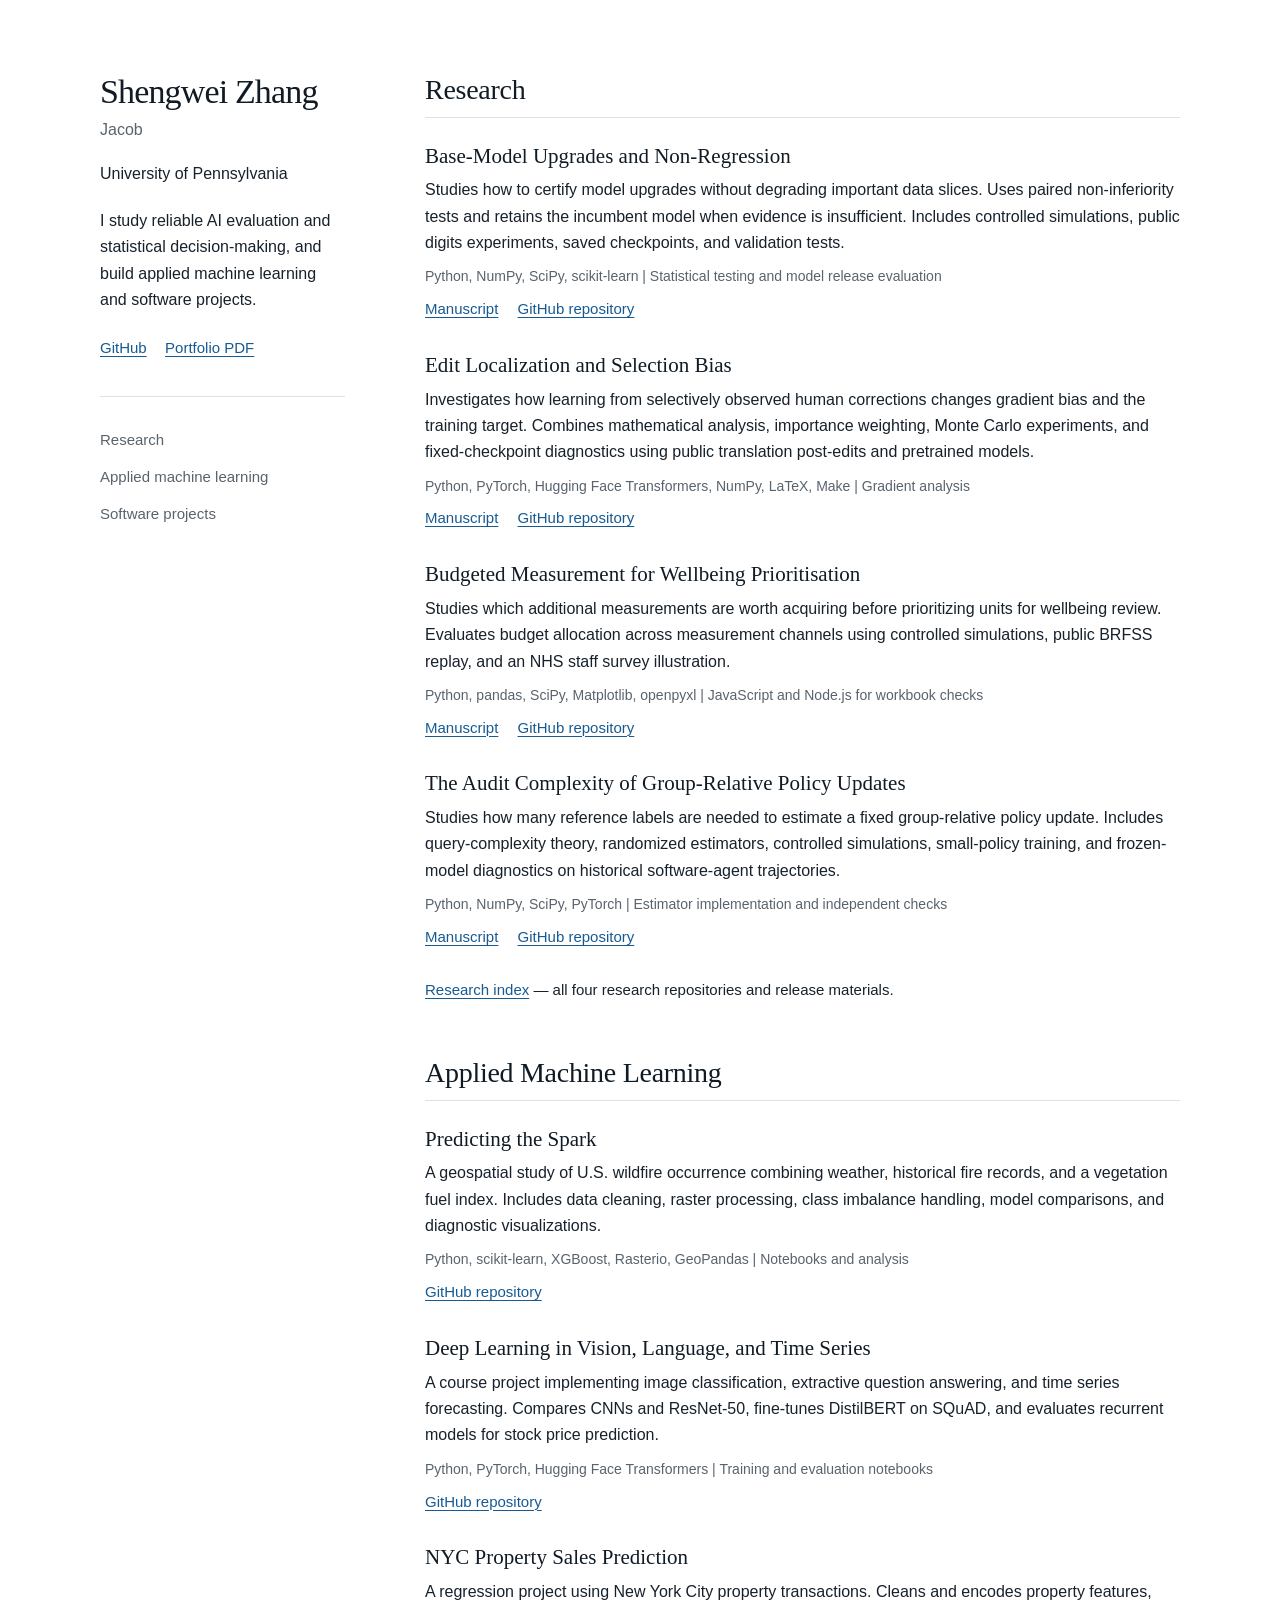
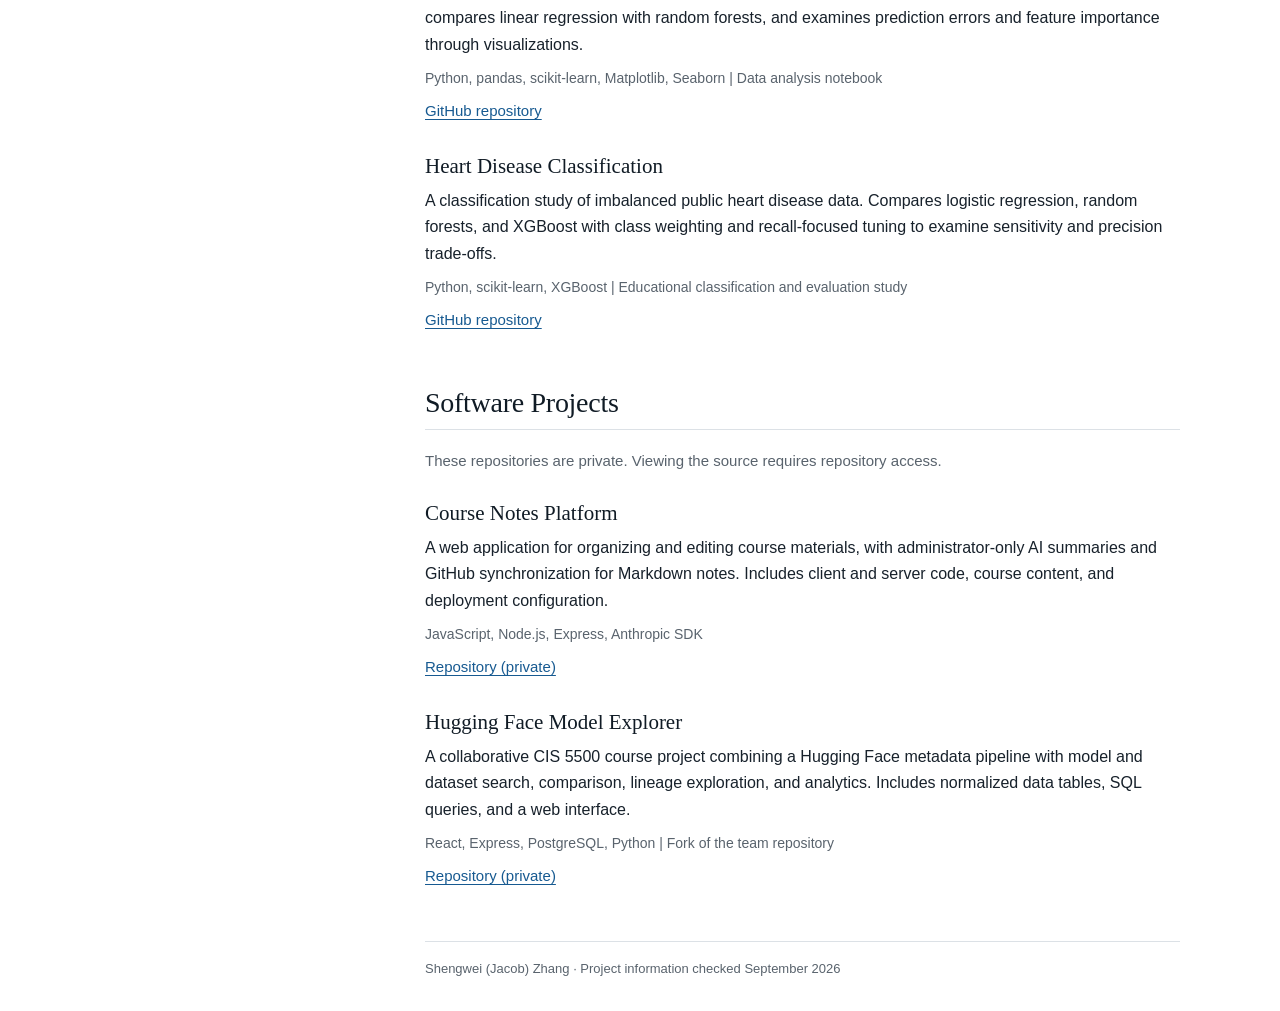
==== index.html @ b42fc5ab "Publish academic portfolio" ====
<!doctype html>
<html lang="en">
<head>
 <meta charset="utf-8">
 <meta name="viewport" content="width=device-width, initial-scale=1">
 <meta name="color-scheme" content="light">
 <meta name="description" content="Shengwei (Jacob) Zhang's research and project portfolio: reliable AI evaluation, statistical decision-making, applied machine learning, and software development.">
 <meta property="og:title" content="Shengwei Zhang | Research and Projects">
 <meta property="og:description" content="Research manuscripts, reproducible experiments, and applied machine learning and software projects.">
 <meta property="og:type" content="website">
 <meta property="og:url" content="https://bubu631.github.io/">
 <link rel="canonical" href="https://bubu631.github.io/">
 <title>Shengwei Zhang | Research and Projects</title>
 <link rel="stylesheet" href="/styles.css">
</head>
<body>
<a class="skip-link" href="#research">Skip to research</a>
<div class="layout">
 <header class="profile">
  <h1>Shengwei Zhang</h1>
  <p class="nickname">Jacob</p>
  <p class="affiliation">University of Pennsylvania</p>
  <p class="bio">I study reliable AI evaluation and statistical decision-making, and build applied machine learning and software projects.</p>
  <p class="profile-links"><a href="https://github.com/Bubu631" target="_blank" rel="noopener noreferrer">GitHub</a><a href="/Shengwei_Zhang_GitHub_Portfolio.pdf" download>Portfolio PDF</a></p>
  <nav class="section-nav" aria-label="Page sections"><ul><li><a href="#research">Research</a></li><li><a href="#applied">Applied machine learning</a></li><li><a href="#software">Software projects</a></li></ul></nav>
 </header>
 <main>
<section class="project-section" id="research" aria-labelledby="research-heading"><h2 class="section-heading" id="research-heading">Research</h2><article class="project" id="base-model-upgrade-non-regression">
 <h3>Base-Model Upgrades and Non-Regression</h3>
 <p>Studies how to certify model upgrades without degrading important data slices. Uses paired non-inferiority tests and retains the incumbent model when evidence is insufficient. Includes controlled simulations, public digits experiments, saved checkpoints, and validation tests.</p>
 <p class="stack">Python, NumPy, SciPy, scikit-learn | Statistical testing and model release evaluation</p>
 <div class="project-links"><a href="https://github.com/Bubu631/base-model-upgrade-non-regression/blob/main/papers/base_upgrade/main.pdf" target="_blank" rel="noopener noreferrer" aria-label="Read the manuscript for Base-Model Upgrades and Non-Regression">Manuscript</a><a href="https://github.com/Bubu631/base-model-upgrade-non-regression" target="_blank" rel="noopener noreferrer" aria-label="GitHub repository for Base-Model Upgrades and Non-Regression">GitHub repository</a></div>
</article><article class="project" id="edit-localization-selection-bias">
 <h3>Edit Localization and Selection Bias</h3>
 <p>Investigates how learning from selectively observed human corrections changes gradient bias and the training target. Combines mathematical analysis, importance weighting, Monte Carlo experiments, and fixed-checkpoint diagnostics using public translation post-edits and pretrained models.</p>
 <p class="stack">Python, PyTorch, Hugging Face Transformers, NumPy, LaTeX, Make | Gradient analysis</p>
 <div class="project-links"><a href="https://github.com/Bubu631/edit-localization-selection-bias/blob/main/papers/edit_localization/main.pdf" target="_blank" rel="noopener noreferrer" aria-label="Read the manuscript for Edit Localization and Selection Bias">Manuscript</a><a href="https://github.com/Bubu631/edit-localization-selection-bias" target="_blank" rel="noopener noreferrer" aria-label="GitHub repository for Edit Localization and Selection Bias">GitHub repository</a></div>
</article><article class="project" id="nhs-wellbeing-measurement">
 <h3>Budgeted Measurement for Wellbeing Prioritisation</h3>
 <p>Studies which additional measurements are worth acquiring before prioritizing units for wellbeing review. Evaluates budget allocation across measurement channels using controlled simulations, public BRFSS replay, and an NHS staff survey illustration.</p>
 <p class="stack">Python, pandas, SciPy, Matplotlib, openpyxl | JavaScript and Node.js for workbook checks</p>
 <div class="project-links"><a href="https://github.com/Bubu631/nhs-wellbeing-measurement/blob/main/paper/full.pdf" target="_blank" rel="noopener noreferrer" aria-label="Read the manuscript for Budgeted Measurement for Wellbeing Prioritisation">Manuscript</a><a href="https://github.com/Bubu631/nhs-wellbeing-measurement" target="_blank" rel="noopener noreferrer" aria-label="GitHub repository for Budgeted Measurement for Wellbeing Prioritisation">GitHub repository</a></div>
</article><article class="project" id="agent-audit-complexity">
 <h3>The Audit Complexity of Group-Relative Policy Updates</h3>
 <p>Studies how many reference labels are needed to estimate a fixed group-relative policy update. Includes query-complexity theory, randomized estimators, controlled simulations, small-policy training, and frozen-model diagnostics on historical software-agent trajectories.</p>
 <p class="stack">Python, NumPy, SciPy, PyTorch | Estimator implementation and independent checks</p>
 <div class="project-links"><a href="https://github.com/Bubu631/agent-audit-complexity/blob/main/paper/main.pdf" target="_blank" rel="noopener noreferrer" aria-label="Read the manuscript for The Audit Complexity of Group-Relative Policy Updates">Manuscript</a><a href="https://github.com/Bubu631/agent-audit-complexity" target="_blank" rel="noopener noreferrer" aria-label="GitHub repository for The Audit Complexity of Group-Relative Policy Updates">GitHub repository</a></div>
</article><p class="research-index"><a href="https://github.com/Bubu631/research" target="_blank" rel="noopener noreferrer">Research index</a> &mdash; all four research repositories and release materials.</p></section><section class="project-section" id="applied" aria-labelledby="applied-heading"><h2 class="section-heading" id="applied-heading">Applied Machine Learning</h2><article class="project" id="Predicting-the-Spark">
 <h3>Predicting the Spark</h3>
 <p>A geospatial study of U.S. wildfire occurrence combining weather, historical fire records, and a vegetation fuel index. Includes data cleaning, raster processing, class imbalance handling, model comparisons, and diagnostic visualizations.</p>
 <p class="stack">Python, scikit-learn, XGBoost, Rasterio, GeoPandas | Notebooks and analysis</p>
 <div class="project-links"><a href="https://github.com/Bubu631/Predicting-the-Spark" target="_blank" rel="noopener noreferrer" aria-label="GitHub repository for Predicting the Spark">GitHub repository</a></div>
</article><article class="project" id="Deep-Learning-Image-Classification-NLP-Time-Series">
 <h3>Deep Learning in Vision, Language, and Time Series</h3>
 <p>A course project implementing image classification, extractive question answering, and time series forecasting. Compares CNNs and ResNet-50, fine-tunes DistilBERT on SQuAD, and evaluates recurrent models for stock price prediction.</p>
 <p class="stack">Python, PyTorch, Hugging Face Transformers | Training and evaluation notebooks</p>
 <div class="project-links"><a href="https://github.com/Bubu631/Deep-Learning-Image-Classification-NLP-Time-Series" target="_blank" rel="noopener noreferrer" aria-label="GitHub repository for Deep Learning in Vision, Language, and Time Series">GitHub repository</a></div>
</article><article class="project" id="Machine-Learning-Prediction-for-NYC-Property-Sales-">
 <h3>NYC Property Sales Prediction</h3>
 <p>A regression project using New York City property transactions. Cleans and encodes property features, compares linear regression with random forests, and examines prediction errors and feature importance through visualizations.</p>
 <p class="stack">Python, pandas, scikit-learn, Matplotlib, Seaborn | Data analysis notebook</p>
 <div class="project-links"><a href="https://github.com/Bubu631/Machine-Learning-Prediction-for-NYC-Property-Sales-" target="_blank" rel="noopener noreferrer" aria-label="GitHub repository for NYC Property Sales Prediction">GitHub repository</a></div>
</article><article class="project" id="Heart-Disease-Classification">
 <h3>Heart Disease Classification</h3>
 <p>A classification study of imbalanced public heart disease data. Compares logistic regression, random forests, and XGBoost with class weighting and recall-focused tuning to examine sensitivity and precision trade-offs.</p>
 <p class="stack">Python, scikit-learn, XGBoost | Educational classification and evaluation study</p>
 <div class="project-links"><a href="https://github.com/Bubu631/Heart-Disease-Classification" target="_blank" rel="noopener noreferrer" aria-label="GitHub repository for Heart Disease Classification">GitHub repository</a></div>
</article></section><section class="project-section" id="software" aria-labelledby="software-heading"><h2 class="section-heading" id="software-heading">Software Projects</h2><p class="access-note">These repositories are private. Viewing the source requires repository access.</p><article class="project" id="course-notes-site">
 <h3>Course Notes Platform</h3>
 <p>A web application for organizing and editing course materials, with administrator-only AI summaries and GitHub synchronization for Markdown notes. Includes client and server code, course content, and deployment configuration.</p>
 <p class="stack">JavaScript, Node.js, Express, Anthropic SDK</p>
 <div class="project-links"><a href="https://github.com/Bubu631/course-notes-site" target="_blank" rel="noopener noreferrer" aria-label="Repository (private) for Course Notes Platform">Repository (private)</a></div>
</article><article class="project" id="hf_explorer">
 <h3>Hugging Face Model Explorer</h3>
 <p>A collaborative CIS 5500 course project combining a Hugging Face metadata pipeline with model and dataset search, comparison, lineage exploration, and analytics. Includes normalized data tables, SQL queries, and a web interface.</p>
 <p class="stack">React, Express, PostgreSQL, Python | Fork of the team repository</p>
 <div class="project-links"><a href="https://github.com/Bubu631/hf_explorer" target="_blank" rel="noopener noreferrer" aria-label="Repository (private) for Hugging Face Model Explorer">Repository (private)</a></div>
</article></section>
  <footer class="site-footer"><p>Shengwei (Jacob) Zhang &middot; Project information checked September 2026</p></footer>
 </main>
</div>
</body>
</html>
---- styles.css ----
:root {
  color-scheme: light;
  --ink: #17212b;
  --muted: #59636d;
  --link: #175a91;
  --line: #dce1e6;
  --paper: #ffffff;
  font-family: -apple-system, BlinkMacSystemFont, "Segoe UI", Arial, sans-serif;
  font-size: 16px;
}
* { box-sizing: border-box; }
html { scroll-behavior: smooth; scroll-padding-top: 2rem; }
body { margin: 0; background: var(--paper); color: var(--ink); line-height: 1.65; }
a { color: var(--link); text-decoration-thickness: 1px; text-underline-offset: .2em; }
a:hover { color: #073859; text-decoration-thickness: 2px; }
a:focus-visible { outline: 2px solid var(--link); outline-offset: 5px; border-radius: 1px; }
.skip-link { position: absolute; left: 1rem; top: -6rem; z-index: 5; padding: .4rem .7rem; background: white; }
.skip-link:focus { top: 1rem; }
.layout { max-width: 1160px; margin: 0 auto; padding: 4.5rem 2.5rem 2rem; display: grid; grid-template-columns: 245px minmax(0, 1fr); gap: 5rem; }
.profile { align-self: start; position: sticky; top: 3rem; }
h1, h2, h3 { font-family: Georgia, "Times New Roman", serif; color: #101b25; font-weight: 400; }
h1 { font-size: 2.125rem; letter-spacing: -.025em; line-height: 1.18; margin: 0 0 .3rem; }
.nickname { margin: 0 0 1.1rem; font-size: 1rem; color: var(--muted); }
.affiliation { margin: 0 0 1.3rem; font-size: 1rem; }
.bio { margin: 0 0 1.4rem; font-size: 1rem; line-height: 1.65; }
.profile-links { display: flex; flex-wrap: wrap; gap: .4rem 1.15rem; margin: 0; }
.profile-links a { font-size: .9375rem; }
.section-nav { margin-top: 2.2rem; padding-top: 1.4rem; border-top: 1px solid var(--line); }
.section-nav ul { padding: 0; margin: 0; list-style: none; }
.section-nav li { margin: .35rem 0; }
.section-nav a { display: inline-block; padding: .2rem 0; font-size: .9375rem; text-decoration: none; color: var(--muted); }
.section-nav a:hover { color: var(--link); text-decoration: underline; }
main { min-width: 0; }
.project-section { margin: 0 0 3.25rem; }
.section-heading { margin: 0 0 1.5rem; padding-bottom: .6rem; border-bottom: 1px solid var(--line); font-size: 1.75rem; line-height: 1.25; letter-spacing: -.01em; }
.project { margin: 0 0 1.8rem; }
.project:last-child { margin-bottom: 0; }
.project h3 { margin: 0 0 .4rem; font-size: 1.3125rem; line-height: 1.4; }
.project p { margin: 0 0 .55rem; font-size: 1rem; line-height: 1.65; }
.project .stack { color: var(--muted); font-size: .875rem; line-height: 1.65; }
.project-links { display: flex; flex-wrap: wrap; align-items: baseline; gap: .5rem 1.2rem; }
.project-links a { font-size: .9375rem; }
.research-index { margin-top: 1.8rem; font-size: .9375rem; }
.access-note { margin: -0.35rem 0 1.6rem; font-size: .9375rem; color: var(--muted); }
.private-note { font-size: .875rem; color: var(--muted); }
.site-footer { border-top: 1px solid var(--line); padding-top: 1rem; color: var(--muted); font-size: .8125rem; }
.site-footer p { margin: 0; }
@media (max-width: 900px) {
  .layout { grid-template-columns: 205px minmax(0, 1fr); gap: 2.5rem; padding: 3rem 1.75rem 2rem; }
  h1 { font-size: 1.875rem; }
}
@media (max-width: 680px) {
  .layout { display: block; padding: 2.25rem 1.25rem 1.5rem; }
  .profile { position: static; margin-bottom: 2.5rem; }
  h1 { font-size: 2.125rem; }
  .nickname { margin-bottom: .65rem; }
  .affiliation { margin-bottom: .9rem; }
  .bio { max-width: 34rem; margin-bottom: 1rem; }
  .section-nav { margin-top: 1.4rem; padding-top: .6rem; }
  .section-nav ul { display: flex; flex-wrap: wrap; gap: .15rem 1.2rem; }
  .section-nav a { padding: .4rem 0; }
  .project-section { margin-bottom: 2.6rem; }
  .section-heading { font-size: 1.625rem; }
  .project { margin-bottom: 1.65rem; }
}
@media (prefers-reduced-motion: reduce) { html { scroll-behavior: auto; } }
@media print {
  .layout { display: block; padding: 0; max-width: none; }
  .profile { position: static; margin-bottom: 1.5rem; }
  .section-nav, .skip-link { display: none; }
  .project { break-inside: avoid; }
  .project-section { margin-bottom: 1.5rem; }
  body { font-size: 11pt; }
}
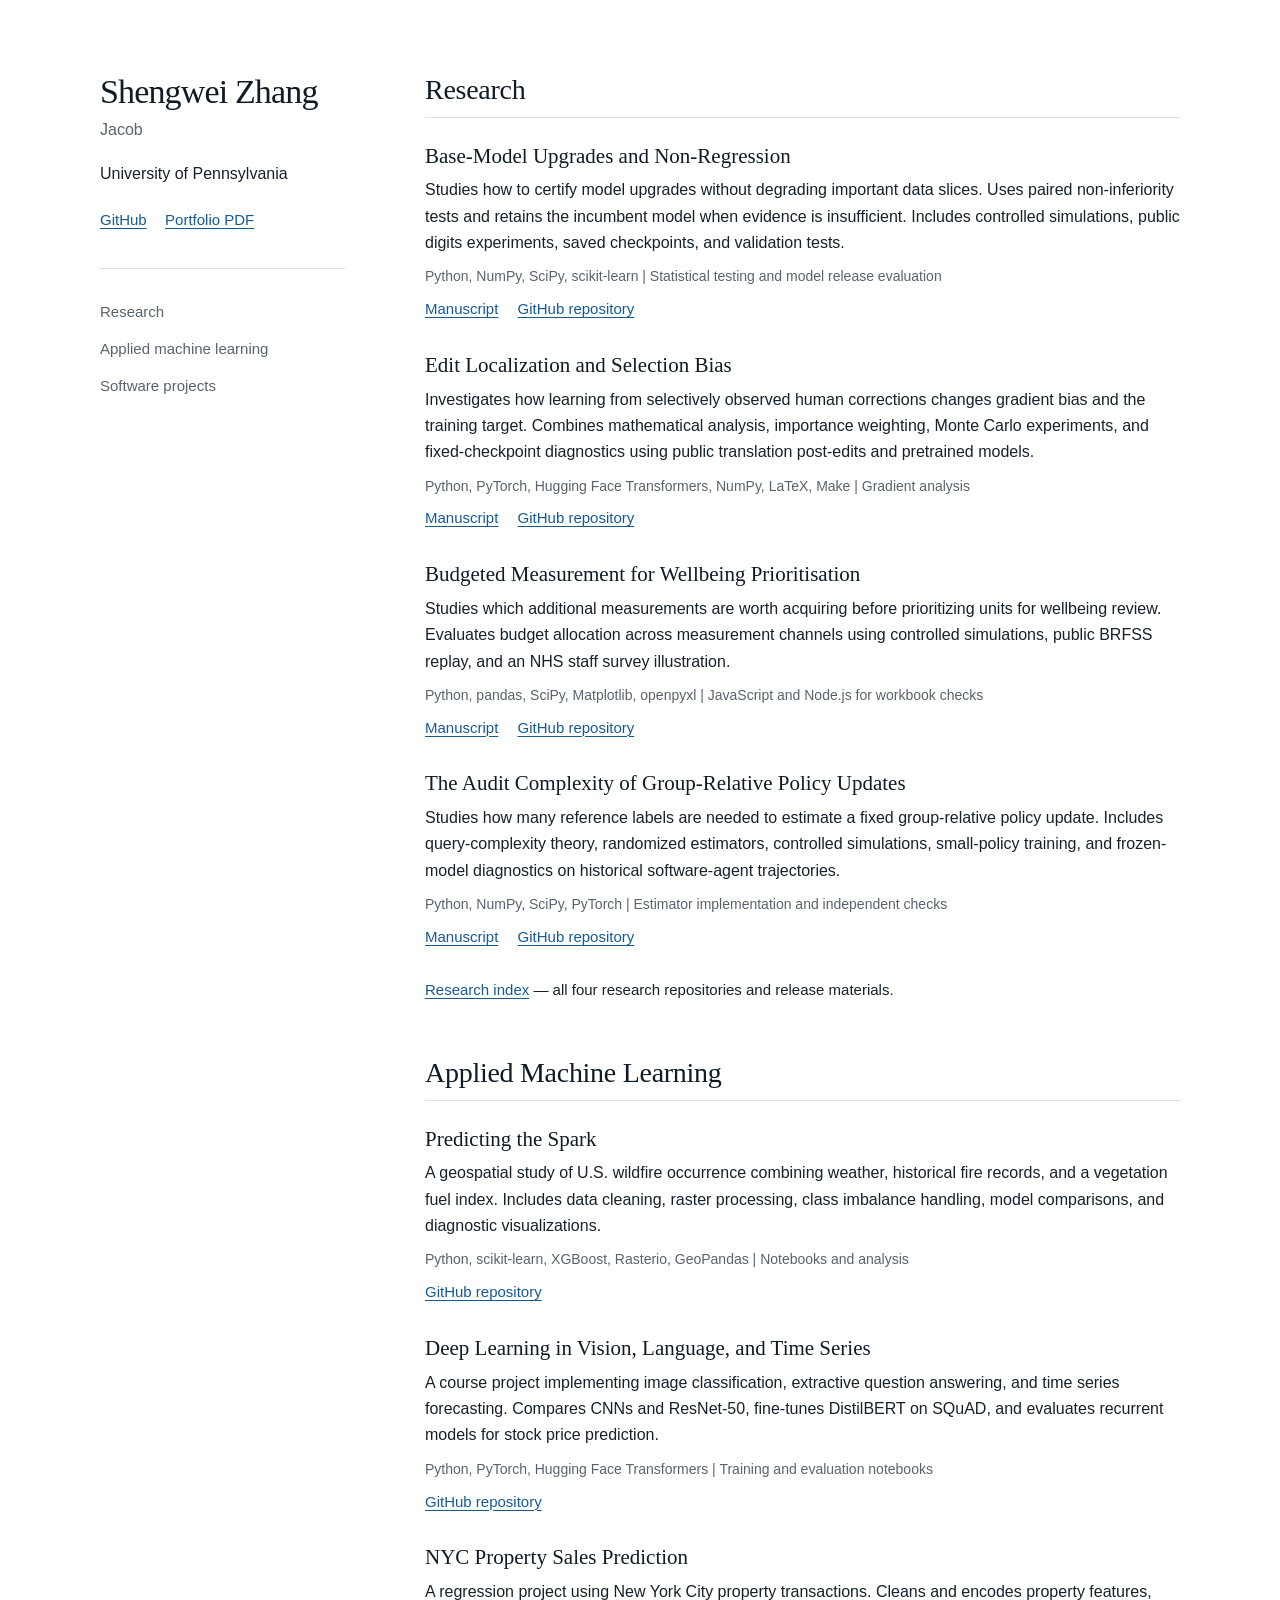
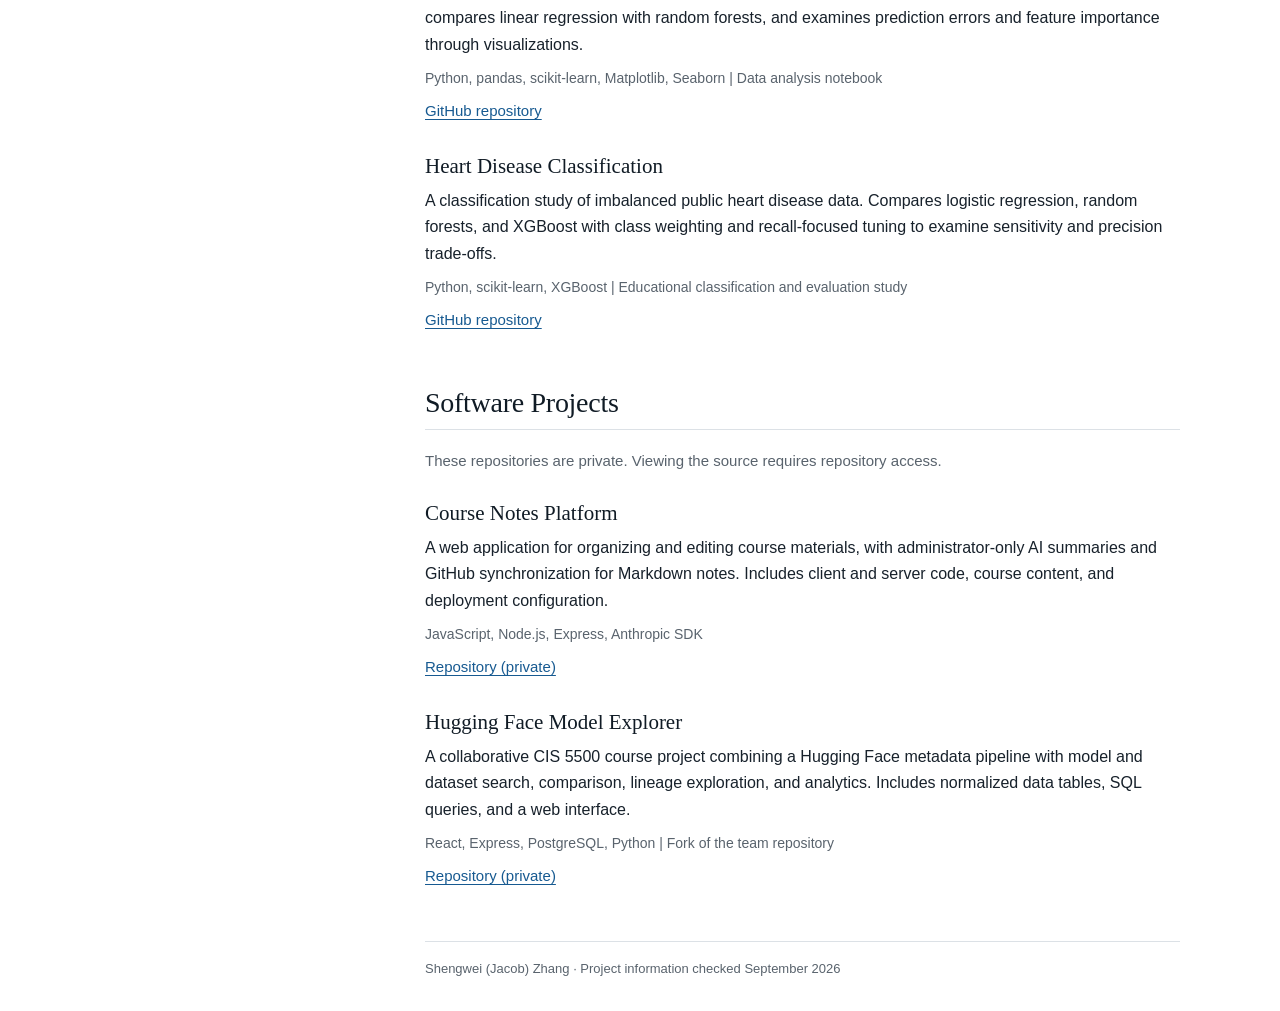
==== commit 0b8b2771: "Remove profile introduction sentence" ====
--- a/index.html
+++ b/index.html
@@ -20,7 +20,6 @@
   <h1>Shengwei Zhang</h1>
   <p class="nickname">Jacob</p>
   <p class="affiliation">University of Pennsylvania</p>
-  <p class="bio">I study reliable AI evaluation and statistical decision-making, and build applied machine learning and software projects.</p>
   <p class="profile-links"><a href="https://github.com/Bubu631" target="_blank" rel="noopener noreferrer">GitHub</a><a href="/Shengwei_Zhang_GitHub_Portfolio.pdf" download>Portfolio PDF</a></p>
   <nav class="section-nav" aria-label="Page sections"><ul><li><a href="#research">Research</a></li><li><a href="#applied">Applied machine learning</a></li><li><a href="#software">Software projects</a></li></ul></nav>
  </header>
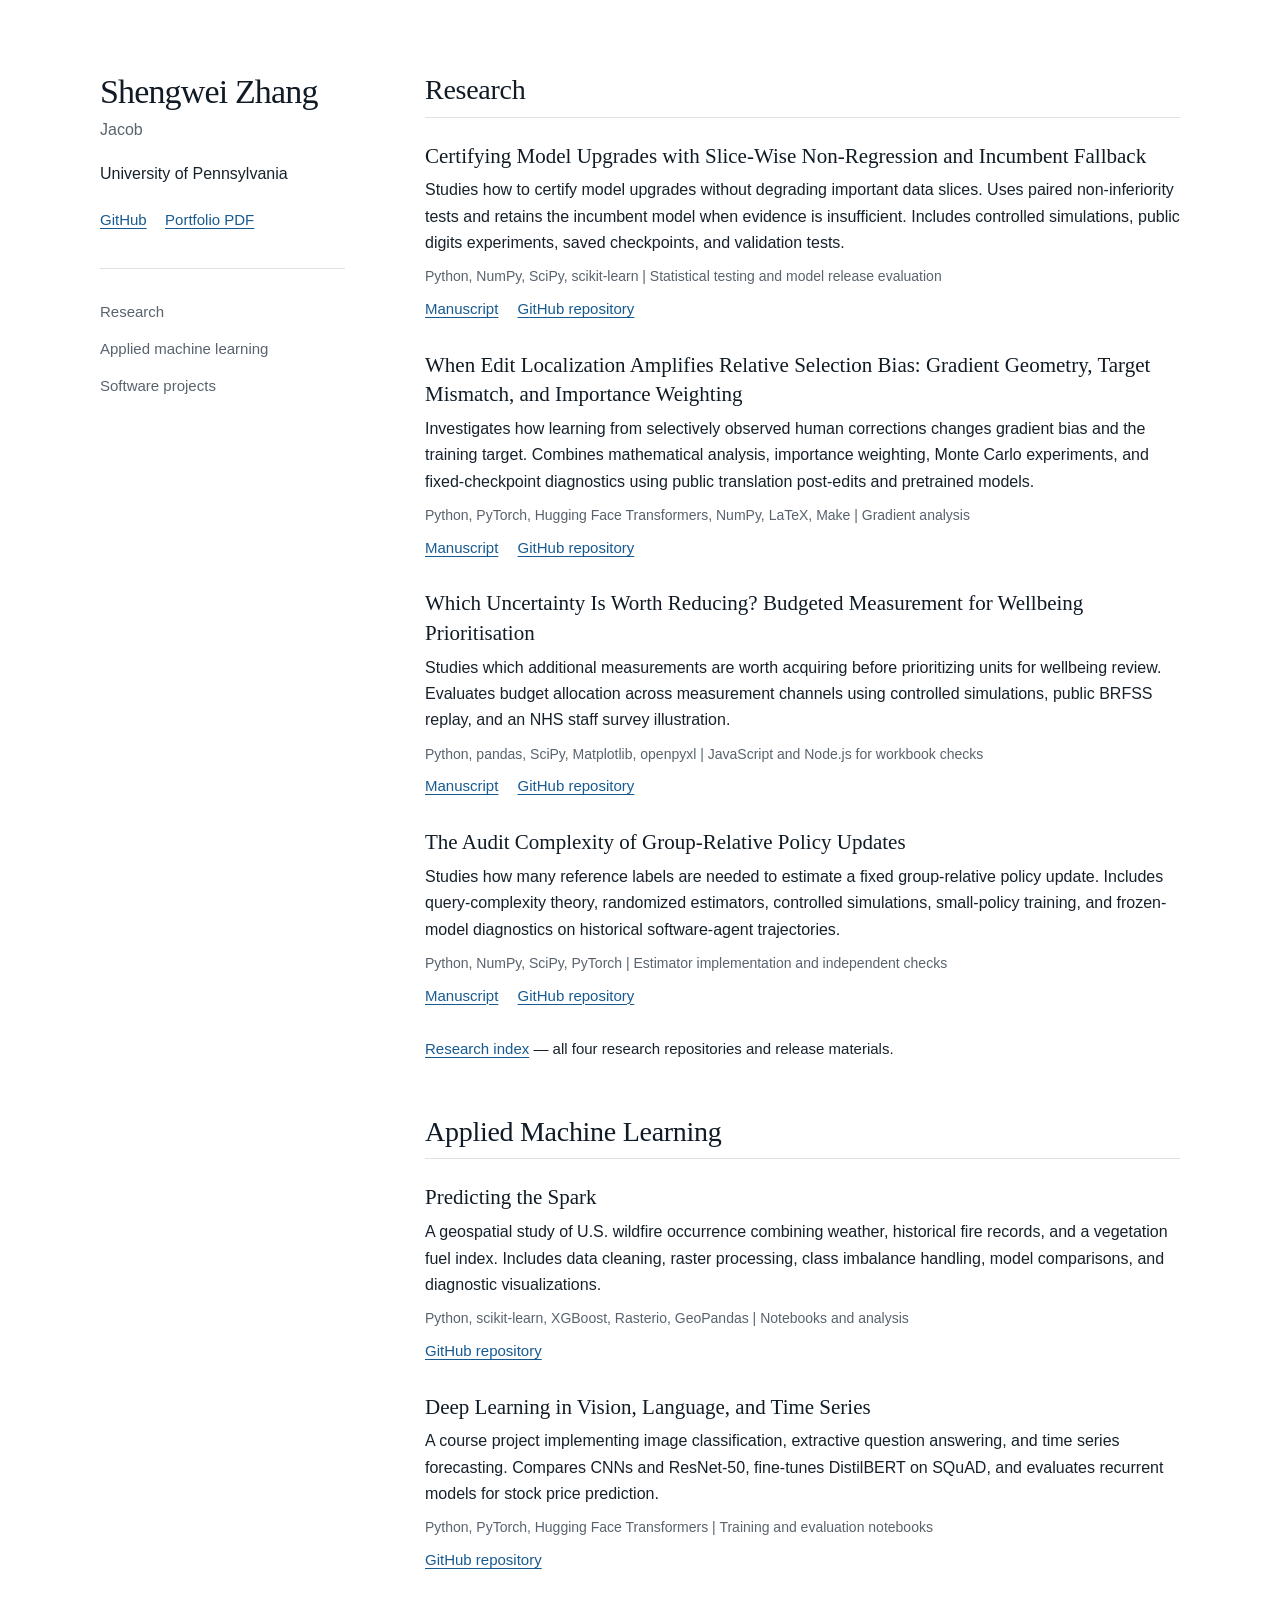
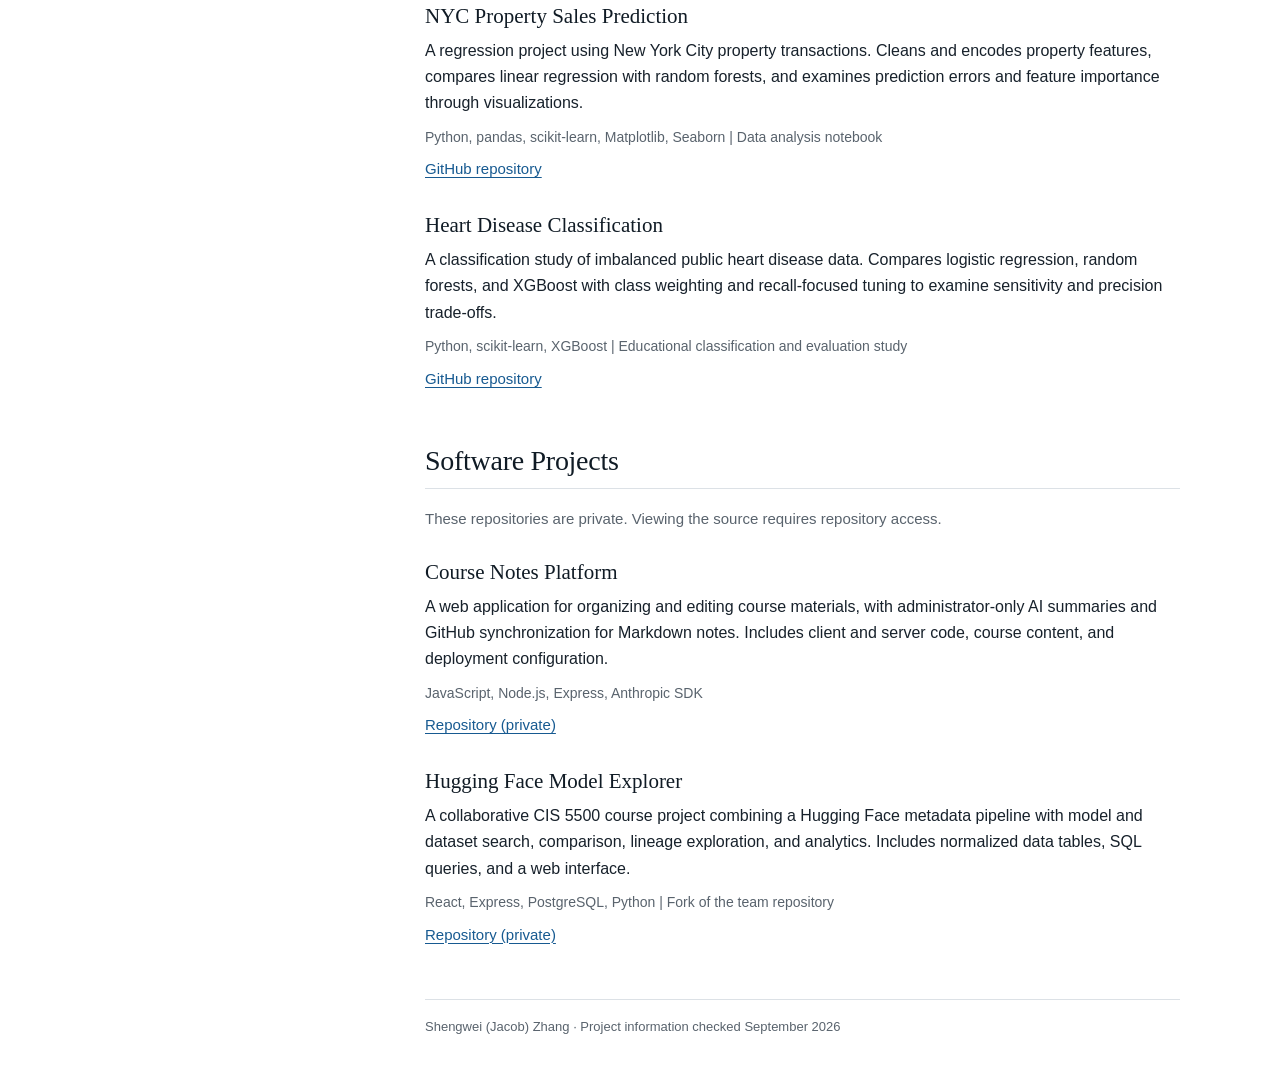
==== commit c842194b: "Display complete research paper titles" ====
--- a/index.html
+++ b/index.html
@@ -25,20 +25,20 @@
  </header>
  <main>
 <section class="project-section" id="research" aria-labelledby="research-heading"><h2 class="section-heading" id="research-heading">Research</h2><article class="project" id="base-model-upgrade-non-regression">
- <h3>Base-Model Upgrades and Non-Regression</h3>
+ <h3>Certifying Model Upgrades with Slice-Wise Non-Regression and Incumbent Fallback</h3>
  <p>Studies how to certify model upgrades without degrading important data slices. Uses paired non-inferiority tests and retains the incumbent model when evidence is insufficient. Includes controlled simulations, public digits experiments, saved checkpoints, and validation tests.</p>
  <p class="stack">Python, NumPy, SciPy, scikit-learn | Statistical testing and model release evaluation</p>
- <div class="project-links"><a href="https://github.com/Bubu631/base-model-upgrade-non-regression/blob/main/papers/base_upgrade/main.pdf" target="_blank" rel="noopener noreferrer" aria-label="Read the manuscript for Base-Model Upgrades and Non-Regression">Manuscript</a><a href="https://github.com/Bubu631/base-model-upgrade-non-regression" target="_blank" rel="noopener noreferrer" aria-label="GitHub repository for Base-Model Upgrades and Non-Regression">GitHub repository</a></div>
+ <div class="project-links"><a href="https://github.com/Bubu631/base-model-upgrade-non-regression/blob/main/papers/base_upgrade/main.pdf" target="_blank" rel="noopener noreferrer" aria-label="Read the manuscript for Certifying Model Upgrades with Slice-Wise Non-Regression and Incumbent Fallback">Manuscript</a><a href="https://github.com/Bubu631/base-model-upgrade-non-regression" target="_blank" rel="noopener noreferrer" aria-label="GitHub repository for Certifying Model Upgrades with Slice-Wise Non-Regression and Incumbent Fallback">GitHub repository</a></div>
 </article><article class="project" id="edit-localization-selection-bias">
- <h3>Edit Localization and Selection Bias</h3>
+ <h3>When Edit Localization Amplifies Relative Selection Bias: Gradient Geometry, Target Mismatch, and Importance Weighting</h3>
  <p>Investigates how learning from selectively observed human corrections changes gradient bias and the training target. Combines mathematical analysis, importance weighting, Monte Carlo experiments, and fixed-checkpoint diagnostics using public translation post-edits and pretrained models.</p>
  <p class="stack">Python, PyTorch, Hugging Face Transformers, NumPy, LaTeX, Make | Gradient analysis</p>
- <div class="project-links"><a href="https://github.com/Bubu631/edit-localization-selection-bias/blob/main/papers/edit_localization/main.pdf" target="_blank" rel="noopener noreferrer" aria-label="Read the manuscript for Edit Localization and Selection Bias">Manuscript</a><a href="https://github.com/Bubu631/edit-localization-selection-bias" target="_blank" rel="noopener noreferrer" aria-label="GitHub repository for Edit Localization and Selection Bias">GitHub repository</a></div>
+ <div class="project-links"><a href="https://github.com/Bubu631/edit-localization-selection-bias/blob/main/papers/edit_localization/main.pdf" target="_blank" rel="noopener noreferrer" aria-label="Read the manuscript for When Edit Localization Amplifies Relative Selection Bias: Gradient Geometry, Target Mismatch, and Importance Weighting">Manuscript</a><a href="https://github.com/Bubu631/edit-localization-selection-bias" target="_blank" rel="noopener noreferrer" aria-label="GitHub repository for When Edit Localization Amplifies Relative Selection Bias: Gradient Geometry, Target Mismatch, and Importance Weighting">GitHub repository</a></div>
 </article><article class="project" id="nhs-wellbeing-measurement">
- <h3>Budgeted Measurement for Wellbeing Prioritisation</h3>
+ <h3>Which Uncertainty Is Worth Reducing? Budgeted Measurement for Wellbeing Prioritisation</h3>
  <p>Studies which additional measurements are worth acquiring before prioritizing units for wellbeing review. Evaluates budget allocation across measurement channels using controlled simulations, public BRFSS replay, and an NHS staff survey illustration.</p>
  <p class="stack">Python, pandas, SciPy, Matplotlib, openpyxl | JavaScript and Node.js for workbook checks</p>
- <div class="project-links"><a href="https://github.com/Bubu631/nhs-wellbeing-measurement/blob/main/paper/full.pdf" target="_blank" rel="noopener noreferrer" aria-label="Read the manuscript for Budgeted Measurement for Wellbeing Prioritisation">Manuscript</a><a href="https://github.com/Bubu631/nhs-wellbeing-measurement" target="_blank" rel="noopener noreferrer" aria-label="GitHub repository for Budgeted Measurement for Wellbeing Prioritisation">GitHub repository</a></div>
+ <div class="project-links"><a href="https://github.com/Bubu631/nhs-wellbeing-measurement/blob/main/paper/full.pdf" target="_blank" rel="noopener noreferrer" aria-label="Read the manuscript for Which Uncertainty Is Worth Reducing? Budgeted Measurement for Wellbeing Prioritisation">Manuscript</a><a href="https://github.com/Bubu631/nhs-wellbeing-measurement" target="_blank" rel="noopener noreferrer" aria-label="GitHub repository for Which Uncertainty Is Worth Reducing? Budgeted Measurement for Wellbeing Prioritisation">GitHub repository</a></div>
 </article><article class="project" id="agent-audit-complexity">
  <h3>The Audit Complexity of Group-Relative Policy Updates</h3>
  <p>Studies how many reference labels are needed to estimate a fixed group-relative policy update. Includes query-complexity theory, randomized estimators, controlled simulations, small-policy training, and frozen-model diagnostics on historical software-agent trajectories.</p>
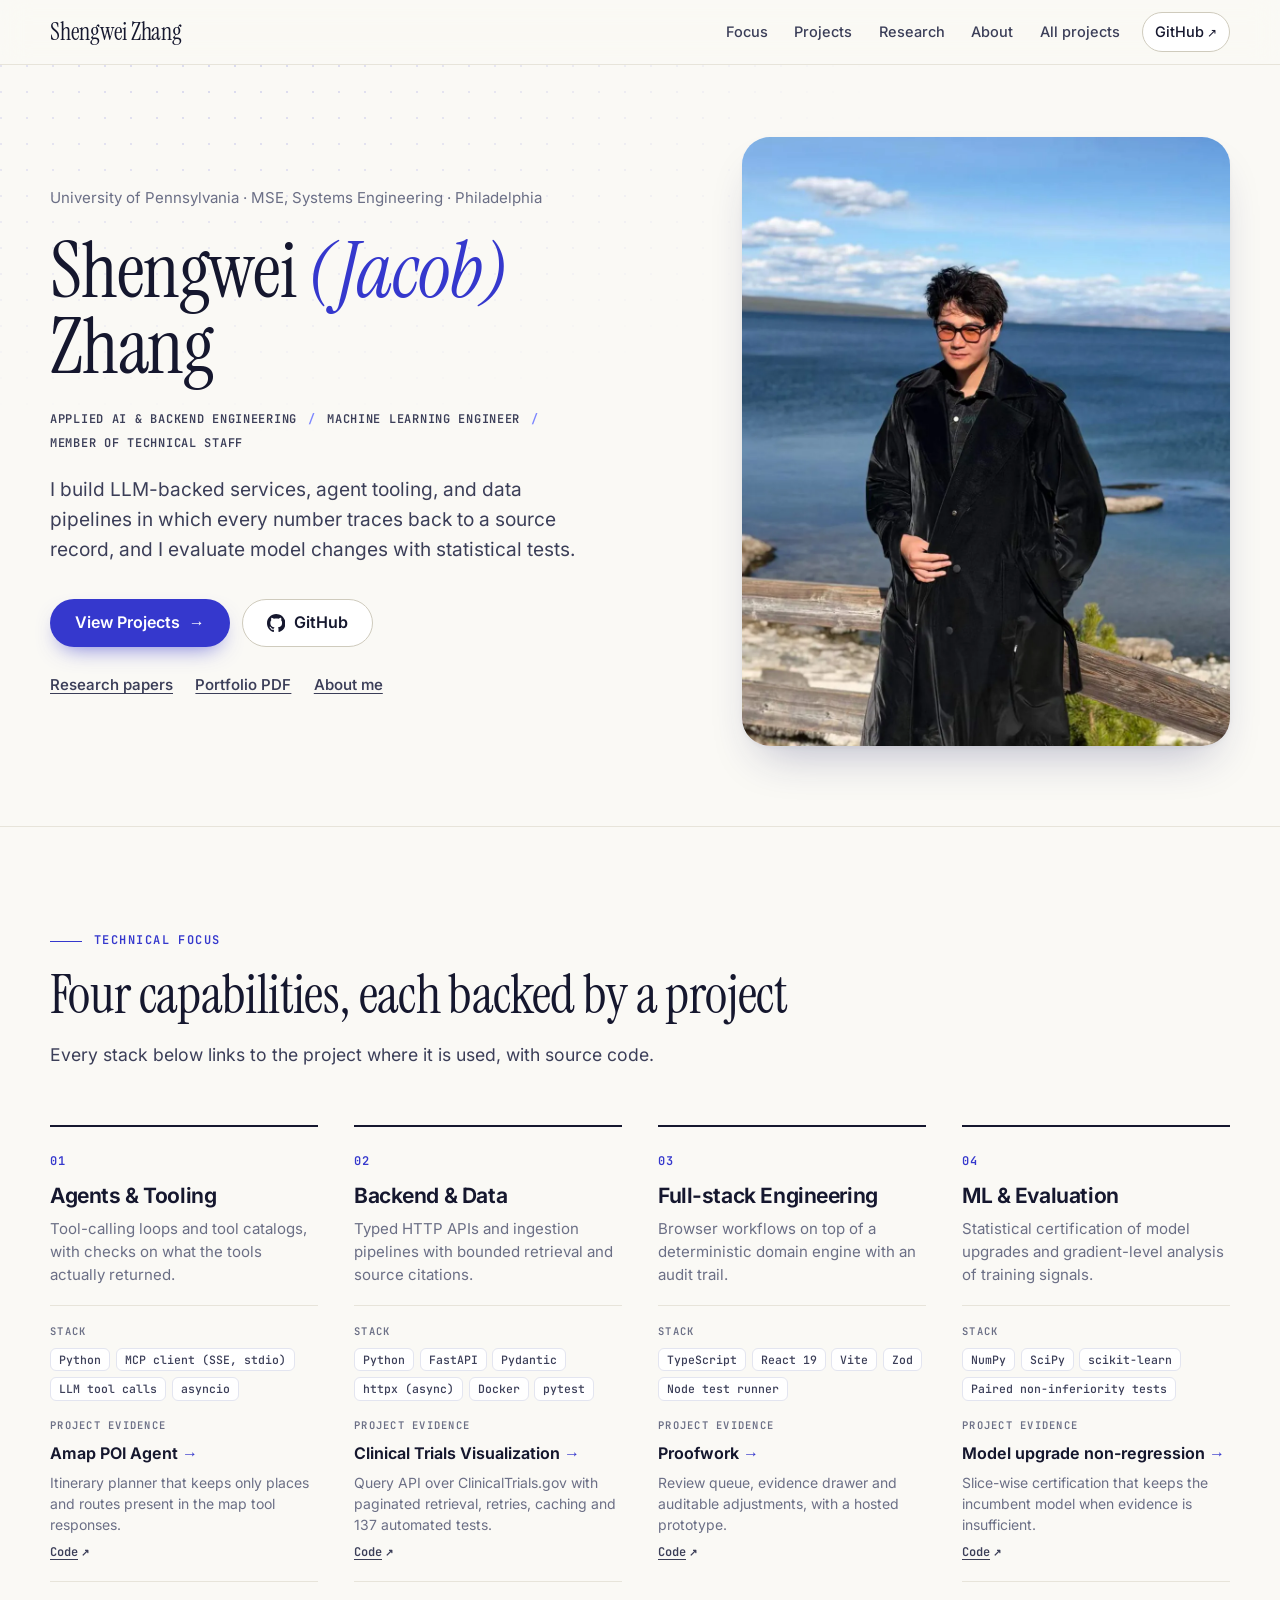
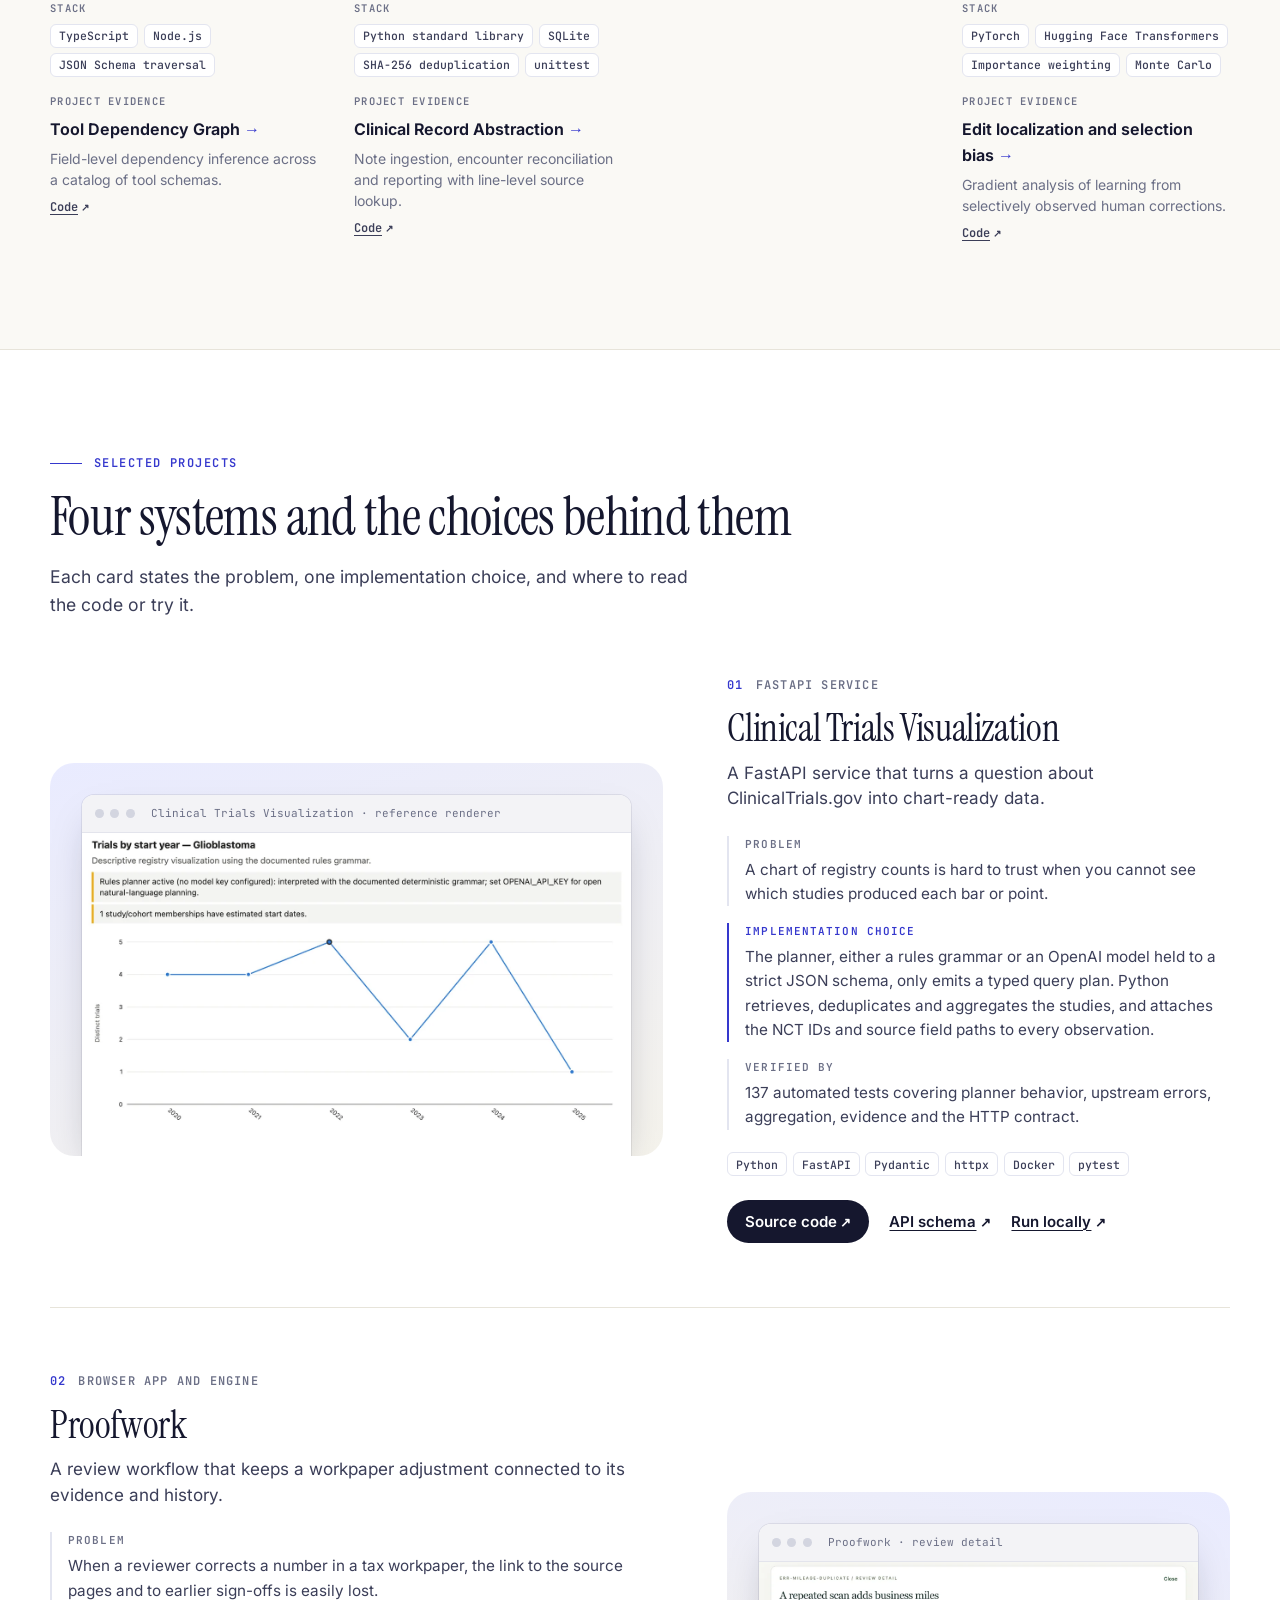
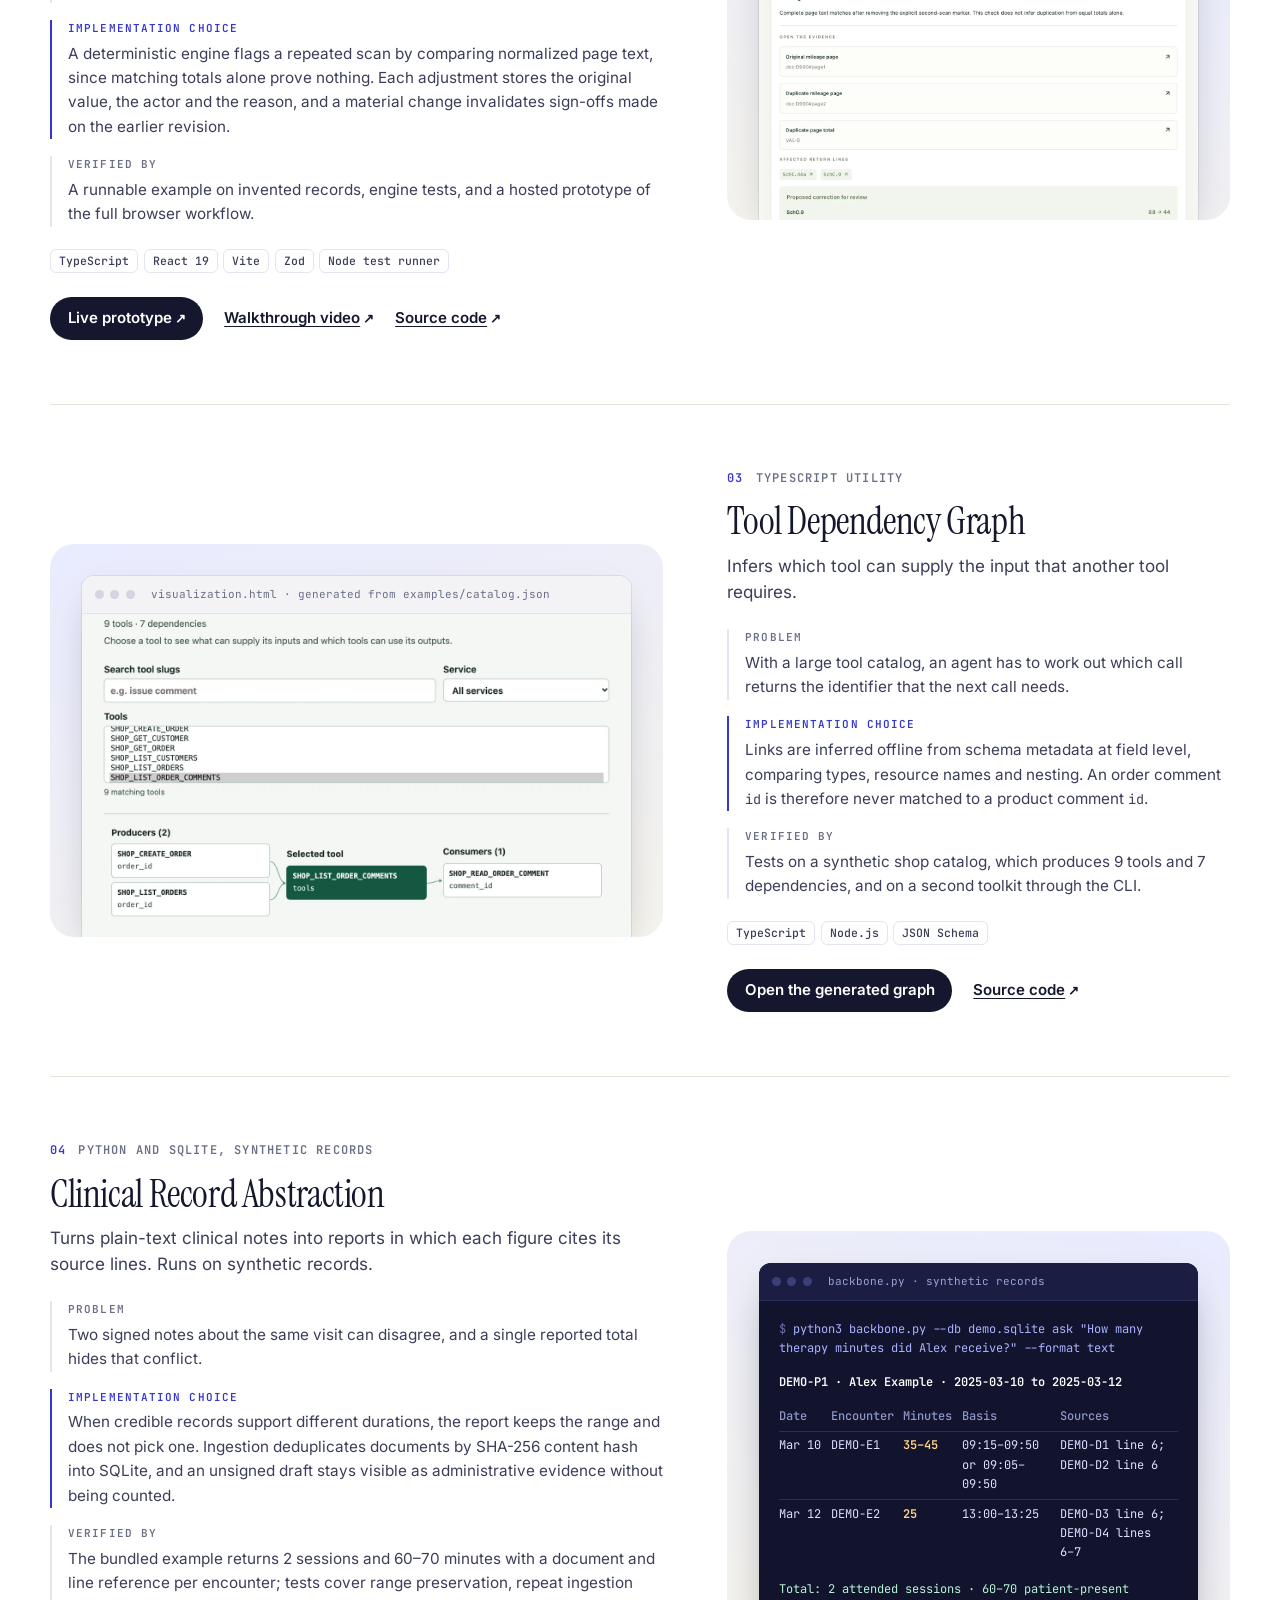
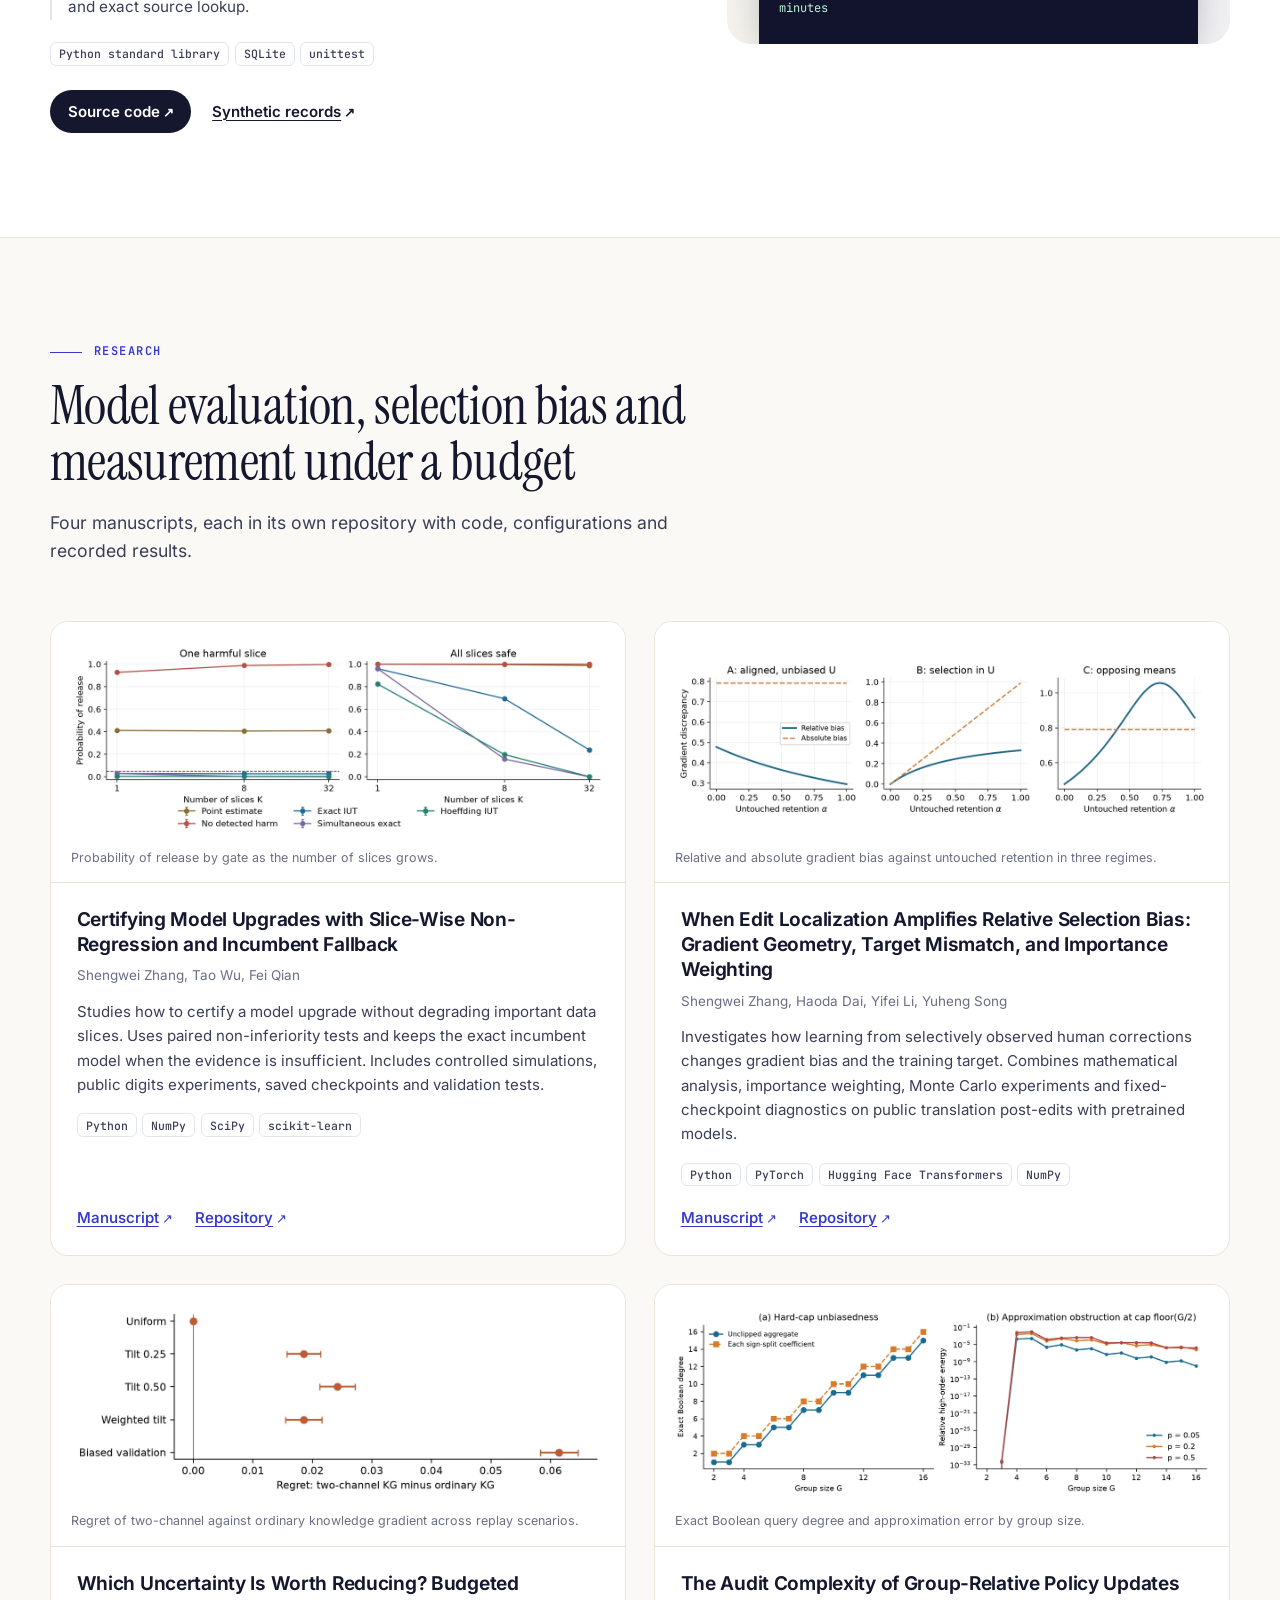
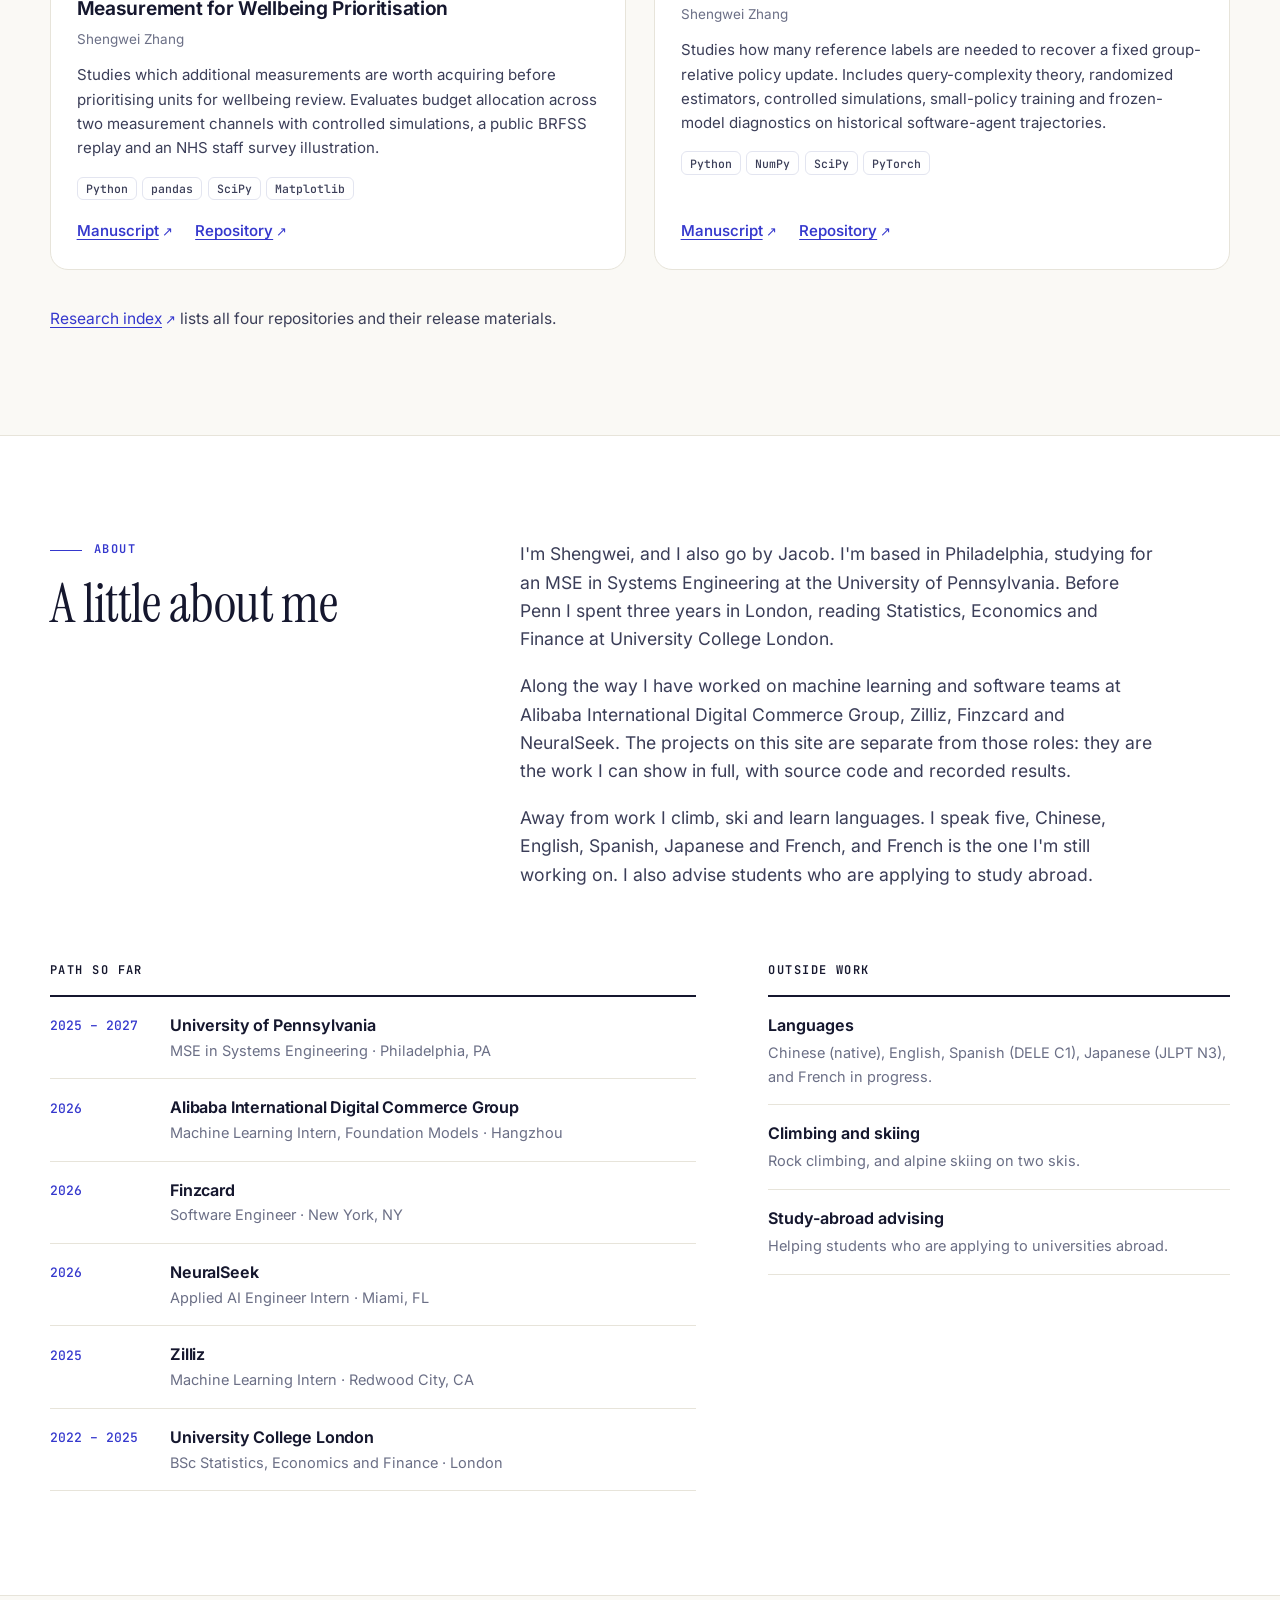
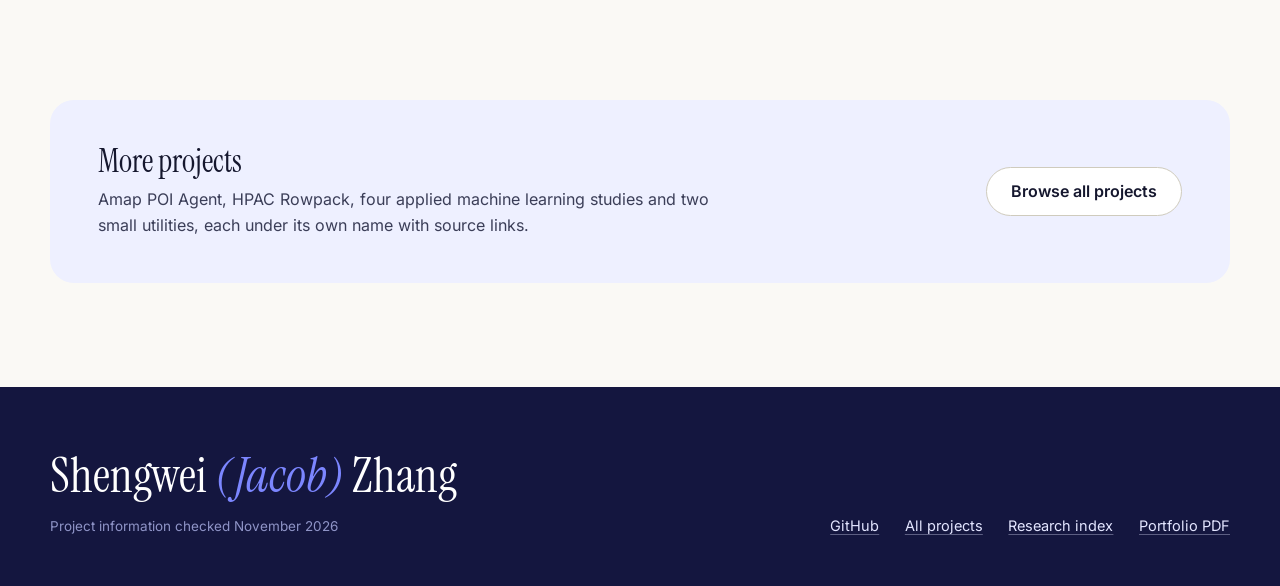
==== commit dcec83b6: "Redesign the site around engineering projects Rebuild the home page: portrait hero, four technical c" ====
--- a/index.html
+++ b/index.html
@@ -4,79 +4,381 @@
  <meta charset="utf-8">
  <meta name="viewport" content="width=device-width, initial-scale=1">
  <meta name="color-scheme" content="light">
- <meta name="description" content="Shengwei (Jacob) Zhang's research and project portfolio: reliable AI evaluation, statistical decision-making, applied machine learning, and software development.">
- <meta property="og:title" content="Shengwei Zhang | Research and Projects">
- <meta property="og:description" content="Research manuscripts, reproducible experiments, and applied machine learning and software projects.">
+ <meta name="description" content="Shengwei (Jacob) Zhang builds LLM-backed services, agent tooling, and data pipelines with traceable outputs. Projects, source code, demos, and research manuscripts.">
+ <meta property="og:title" content="Shengwei (Jacob) Zhang | Applied AI &amp; Backend Engineering">
+ <meta property="og:description" content="LLM-backed services, agent tooling, data pipelines, and ML evaluation research, with source code and demos.">
  <meta property="og:type" content="website">
- <meta property="og:url" content="https://bubu631.github.io/">
- <link rel="canonical" href="https://bubu631.github.io/">
- <title>Shengwei Zhang | Research and Projects</title>
+ <meta property="og:url" content="https://shengweizhang.com/">
+ <link rel="canonical" href="https://shengweizhang.com/">
+ <title>Shengwei (Jacob) Zhang | Applied AI &amp; Backend Engineering</title>
+ <link rel="preload" href="/assets/fonts/inter-latin-wght-normal.woff2" as="font" type="font/woff2" crossorigin>
+ <link rel="preload" href="/assets/fonts/instrument-serif-latin-400-normal.woff2" as="font" type="font/woff2" crossorigin>
  <link rel="stylesheet" href="/styles.css">
 </head>
 <body>
-<a class="skip-link" href="#research">Skip to research</a>
-<div class="layout">
- <header class="profile">
-  <h1>Shengwei Zhang</h1>
-  <p class="nickname">Jacob</p>
-  <p class="affiliation">University of Pennsylvania</p>
-  <p class="profile-links"><a href="https://github.com/Bubu631" target="_blank" rel="noopener noreferrer">GitHub</a><a href="/Shengwei_Zhang_GitHub_Portfolio.pdf" download>Portfolio PDF</a></p>
-  <nav class="section-nav" aria-label="Page sections"><ul><li><a href="#research">Research</a></li><li><a href="#applied">Applied machine learning</a></li><li><a href="#software">Software projects</a></li></ul></nav>
- </header>
- <main>
-<section class="project-section" id="research" aria-labelledby="research-heading"><h2 class="section-heading" id="research-heading">Research</h2><article class="project" id="base-model-upgrade-non-regression">
- <h3>Certifying Model Upgrades with Slice-Wise Non-Regression and Incumbent Fallback</h3>
- <p>Studies how to certify model upgrades without degrading important data slices. Uses paired non-inferiority tests and retains the incumbent model when evidence is insufficient. Includes controlled simulations, public digits experiments, saved checkpoints, and validation tests.</p>
- <p class="stack">Python, NumPy, SciPy, scikit-learn | Statistical testing and model release evaluation</p>
- <div class="project-links"><a href="https://github.com/Bubu631/base-model-upgrade-non-regression/blob/main/papers/base_upgrade/main.pdf" target="_blank" rel="noopener noreferrer" aria-label="Read the manuscript for Certifying Model Upgrades with Slice-Wise Non-Regression and Incumbent Fallback">Manuscript</a><a href="https://github.com/Bubu631/base-model-upgrade-non-regression" target="_blank" rel="noopener noreferrer" aria-label="GitHub repository for Certifying Model Upgrades with Slice-Wise Non-Regression and Incumbent Fallback">GitHub repository</a></div>
-</article><article class="project" id="edit-localization-selection-bias">
- <h3>When Edit Localization Amplifies Relative Selection Bias: Gradient Geometry, Target Mismatch, and Importance Weighting</h3>
- <p>Investigates how learning from selectively observed human corrections changes gradient bias and the training target. Combines mathematical analysis, importance weighting, Monte Carlo experiments, and fixed-checkpoint diagnostics using public translation post-edits and pretrained models.</p>
- <p class="stack">Python, PyTorch, Hugging Face Transformers, NumPy, LaTeX, Make | Gradient analysis</p>
- <div class="project-links"><a href="https://github.com/Bubu631/edit-localization-selection-bias/blob/main/papers/edit_localization/main.pdf" target="_blank" rel="noopener noreferrer" aria-label="Read the manuscript for When Edit Localization Amplifies Relative Selection Bias: Gradient Geometry, Target Mismatch, and Importance Weighting">Manuscript</a><a href="https://github.com/Bubu631/edit-localization-selection-bias" target="_blank" rel="noopener noreferrer" aria-label="GitHub repository for When Edit Localization Amplifies Relative Selection Bias: Gradient Geometry, Target Mismatch, and Importance Weighting">GitHub repository</a></div>
-</article><article class="project" id="nhs-wellbeing-measurement">
- <h3>Which Uncertainty Is Worth Reducing? Budgeted Measurement for Wellbeing Prioritisation</h3>
- <p>Studies which additional measurements are worth acquiring before prioritizing units for wellbeing review. Evaluates budget allocation across measurement channels using controlled simulations, public BRFSS replay, and an NHS staff survey illustration.</p>
- <p class="stack">Python, pandas, SciPy, Matplotlib, openpyxl | JavaScript and Node.js for workbook checks</p>
- <div class="project-links"><a href="https://github.com/Bubu631/nhs-wellbeing-measurement/blob/main/paper/full.pdf" target="_blank" rel="noopener noreferrer" aria-label="Read the manuscript for Which Uncertainty Is Worth Reducing? Budgeted Measurement for Wellbeing Prioritisation">Manuscript</a><a href="https://github.com/Bubu631/nhs-wellbeing-measurement" target="_blank" rel="noopener noreferrer" aria-label="GitHub repository for Which Uncertainty Is Worth Reducing? Budgeted Measurement for Wellbeing Prioritisation">GitHub repository</a></div>
-</article><article class="project" id="agent-audit-complexity">
- <h3>The Audit Complexity of Group-Relative Policy Updates</h3>
- <p>Studies how many reference labels are needed to estimate a fixed group-relative policy update. Includes query-complexity theory, randomized estimators, controlled simulations, small-policy training, and frozen-model diagnostics on historical software-agent trajectories.</p>
- <p class="stack">Python, NumPy, SciPy, PyTorch | Estimator implementation and independent checks</p>
- <div class="project-links"><a href="https://github.com/Bubu631/agent-audit-complexity/blob/main/paper/main.pdf" target="_blank" rel="noopener noreferrer" aria-label="Read the manuscript for The Audit Complexity of Group-Relative Policy Updates">Manuscript</a><a href="https://github.com/Bubu631/agent-audit-complexity" target="_blank" rel="noopener noreferrer" aria-label="GitHub repository for The Audit Complexity of Group-Relative Policy Updates">GitHub repository</a></div>
-</article><p class="research-index"><a href="https://github.com/Bubu631/research" target="_blank" rel="noopener noreferrer">Research index</a> &mdash; all four research repositories and release materials.</p></section><section class="project-section" id="applied" aria-labelledby="applied-heading"><h2 class="section-heading" id="applied-heading">Applied Machine Learning</h2><article class="project" id="Predicting-the-Spark">
- <h3>Predicting the Spark</h3>
- <p>A geospatial study of U.S. wildfire occurrence combining weather, historical fire records, and a vegetation fuel index. Includes data cleaning, raster processing, class imbalance handling, model comparisons, and diagnostic visualizations.</p>
- <p class="stack">Python, scikit-learn, XGBoost, Rasterio, GeoPandas | Notebooks and analysis</p>
- <div class="project-links"><a href="https://github.com/Bubu631/Predicting-the-Spark" target="_blank" rel="noopener noreferrer" aria-label="GitHub repository for Predicting the Spark">GitHub repository</a></div>
-</article><article class="project" id="Deep-Learning-Image-Classification-NLP-Time-Series">
- <h3>Deep Learning in Vision, Language, and Time Series</h3>
- <p>A course project implementing image classification, extractive question answering, and time series forecasting. Compares CNNs and ResNet-50, fine-tunes DistilBERT on SQuAD, and evaluates recurrent models for stock price prediction.</p>
- <p class="stack">Python, PyTorch, Hugging Face Transformers | Training and evaluation notebooks</p>
- <div class="project-links"><a href="https://github.com/Bubu631/Deep-Learning-Image-Classification-NLP-Time-Series" target="_blank" rel="noopener noreferrer" aria-label="GitHub repository for Deep Learning in Vision, Language, and Time Series">GitHub repository</a></div>
-</article><article class="project" id="Machine-Learning-Prediction-for-NYC-Property-Sales-">
- <h3>NYC Property Sales Prediction</h3>
- <p>A regression project using New York City property transactions. Cleans and encodes property features, compares linear regression with random forests, and examines prediction errors and feature importance through visualizations.</p>
- <p class="stack">Python, pandas, scikit-learn, Matplotlib, Seaborn | Data analysis notebook</p>
- <div class="project-links"><a href="https://github.com/Bubu631/Machine-Learning-Prediction-for-NYC-Property-Sales-" target="_blank" rel="noopener noreferrer" aria-label="GitHub repository for NYC Property Sales Prediction">GitHub repository</a></div>
-</article><article class="project" id="Heart-Disease-Classification">
- <h3>Heart Disease Classification</h3>
- <p>A classification study of imbalanced public heart disease data. Compares logistic regression, random forests, and XGBoost with class weighting and recall-focused tuning to examine sensitivity and precision trade-offs.</p>
- <p class="stack">Python, scikit-learn, XGBoost | Educational classification and evaluation study</p>
- <div class="project-links"><a href="https://github.com/Bubu631/Heart-Disease-Classification" target="_blank" rel="noopener noreferrer" aria-label="GitHub repository for Heart Disease Classification">GitHub repository</a></div>
-</article></section><section class="project-section" id="software" aria-labelledby="software-heading"><h2 class="section-heading" id="software-heading">Software Projects</h2><p class="access-note">These repositories are private. Viewing the source requires repository access.</p><article class="project" id="course-notes-site">
- <h3>Course Notes Platform</h3>
- <p>A web application for organizing and editing course materials, with administrator-only AI summaries and GitHub synchronization for Markdown notes. Includes client and server code, course content, and deployment configuration.</p>
- <p class="stack">JavaScript, Node.js, Express, Anthropic SDK</p>
- <div class="project-links"><a href="https://github.com/Bubu631/course-notes-site" target="_blank" rel="noopener noreferrer" aria-label="Repository (private) for Course Notes Platform">Repository (private)</a></div>
-</article><article class="project" id="hf_explorer">
- <h3>Hugging Face Model Explorer</h3>
- <p>A collaborative CIS 5500 course project combining a Hugging Face metadata pipeline with model and dataset search, comparison, lineage exploration, and analytics. Includes normalized data tables, SQL queries, and a web interface.</p>
- <p class="stack">React, Express, PostgreSQL, Python | Fork of the team repository</p>
- <div class="project-links"><a href="https://github.com/Bubu631/hf_explorer" target="_blank" rel="noopener noreferrer" aria-label="Repository (private) for Hugging Face Model Explorer">Repository (private)</a></div>
-</article></section>
-  <footer class="site-footer"><p>Shengwei (Jacob) Zhang &middot; Project information checked September 2026</p></footer>
- </main>
-</div>
+<a class="skip-link" href="#main">Skip to content</a>
+
+<header class="site-header">
+ <div class="wrap">
+  <a class="brand" href="/">Shengwei Zhang</a>
+  <nav class="site-nav" aria-label="Primary">
+   <ul>
+    <li><a href="/#focus">Focus</a></li>
+    <li><a href="/#projects">Projects</a></li>
+    <li><a href="/#research">Research</a></li>
+    <li><a href="/#about">About</a></li>
+    <li><a href="/projects/">All projects</a></li>
+    <li><a class="ext" href="https://github.com/Bubu631" target="_blank" rel="noopener noreferrer">GitHub</a></li>
+   </ul>
+  </nav>
+ </div>
+</header>
+
+<main id="main">
+
+<section class="hero" aria-labelledby="hero-heading">
+ <div class="wrap">
+  <div class="hero-copy">
+   <p class="hero-meta">University of Pennsylvania &middot; MSE, Systems Engineering &middot; Philadelphia</p>
+   <h1 id="hero-heading">Shengwei <em>(Jacob)</em> Zhang</h1>
+   <ul class="roles" aria-label="Roles">
+    <li>Applied AI &amp; Backend Engineering</li>
+    <li>Machine Learning Engineer</li>
+    <li>Member of Technical Staff</li>
+   </ul>
+   <p class="lead">I build LLM-backed services, agent tooling, and data pipelines in which every number traces back to a source record, and I evaluate model changes with statistical tests.</p>
+   <div class="cta">
+    <a class="btn btn-primary" href="#projects">View Projects</a>
+    <a class="btn btn-secondary" href="https://github.com/Bubu631" target="_blank" rel="noopener noreferrer">
+     <svg viewBox="0 0 16 16" aria-hidden="true" fill="currentColor"><path d="M8 0C3.58 0 0 3.58 0 8c0 3.54 2.29 6.53 5.47 7.59.4.07.55-.17.55-.38 0-.19-.01-.82-.01-1.49-2.01.37-2.53-.49-2.69-.94-.09-.23-.48-.94-.82-1.13-.28-.15-.68-.52-.01-.53.63-.01 1.08.58 1.23.82.72 1.21 1.87.87 2.33.66.07-.52.28-.87.51-1.07-1.78-.2-3.64-.89-3.64-3.95 0-.87.31-1.59.82-2.15-.08-.2-.36-1.02.08-2.12 0 0 .67-.21 2.2.82.64-.18 1.32-.27 2-.27s1.36.09 2 .27c1.53-1.04 2.2-.82 2.2-.82.44 1.1.16 1.92.08 2.12.51.56.82 1.27.82 2.15 0 3.07-1.87 3.75-3.65 3.95.29.25.54.73.54 1.48 0 1.07-.01 1.93-.01 2.2 0 .21.15.46.55.38A8.01 8.01 0 0 0 16 8c0-4.42-3.58-8-8-8Z"/></svg>
+     GitHub
+    </a>
+   </div>
+   <p class="link-row"><a href="#research">Research papers</a><a href="/Shengwei_Zhang_GitHub_Portfolio.pdf">Portfolio PDF</a><a href="#about">About me</a></p>
+  </div>
+
+  <figure class="hero-photo">
+   <img src="/assets/img/portrait.webp" width="1040" height="1300" fetchpriority="high" alt="Shengwei Zhang standing by a lake under a blue sky, in a long black coat and tinted glasses.">
+  </figure>
+ </div>
+</section>
+
+<section class="section" id="focus" aria-labelledby="focus-heading">
+ <div class="wrap">
+  <div class="section-head">
+   <p class="eyebrow">Technical Focus</p>
+   <h2 id="focus-heading">Four capabilities, each backed by a project</h2>
+   <p>Every stack below links to the project where it is used, with source code.</p>
+  </div>
+
+  <div class="focus-grid">
+   <article class="focus-col">
+    <span class="num">01</span>
+    <h3>Agents &amp; Tooling</h3>
+    <p>Tool-calling loops and tool catalogs, with checks on what the tools actually returned.</p>
+    <div class="evidence">
+     <p class="label">Stack</p>
+     <ul class="chips"><li class="chip">Python</li><li class="chip">MCP client (SSE, stdio)</li><li class="chip">LLM tool calls</li><li class="chip">asyncio</li></ul>
+     <div class="proof">
+      <p class="label">Project evidence</p>
+      <a class="proj" href="/projects/#amap-poi-agent">Amap POI Agent</a>
+      <p>Itinerary planner that keeps only places and routes present in the map tool responses.</p>
+      <a class="code-link ext" href="https://github.com/Bubu631/amap-poi-agent" target="_blank" rel="noopener noreferrer">Code</a>
+     </div>
+    </div>
+    <div class="evidence">
+     <p class="label">Stack</p>
+     <ul class="chips"><li class="chip">TypeScript</li><li class="chip">Node.js</li><li class="chip">JSON Schema traversal</li></ul>
+     <div class="proof">
+      <p class="label">Project evidence</p>
+      <a class="proj" href="#tool-dependency-graph">Tool Dependency Graph</a>
+      <p>Field-level dependency inference across a catalog of tool schemas.</p>
+      <a class="code-link ext" href="https://github.com/Bubu631/tool-dependency-graph" target="_blank" rel="noopener noreferrer">Code</a>
+     </div>
+    </div>
+   </article>
+
+   <article class="focus-col">
+    <span class="num">02</span>
+    <h3>Backend &amp; Data</h3>
+    <p>Typed HTTP APIs and ingestion pipelines with bounded retrieval and source citations.</p>
+    <div class="evidence">
+     <p class="label">Stack</p>
+     <ul class="chips"><li class="chip">Python</li><li class="chip">FastAPI</li><li class="chip">Pydantic</li><li class="chip">httpx (async)</li><li class="chip">Docker</li><li class="chip">pytest</li></ul>
+     <div class="proof">
+      <p class="label">Project evidence</p>
+      <a class="proj" href="#clinical-trials-visualization">Clinical Trials Visualization</a>
+      <p>Query API over ClinicalTrials.gov with paginated retrieval, retries, caching and 137 automated tests.</p>
+      <a class="code-link ext" href="https://github.com/Bubu631/clinical-trials-visualization" target="_blank" rel="noopener noreferrer">Code</a>
+     </div>
+    </div>
+    <div class="evidence">
+     <p class="label">Stack</p>
+     <ul class="chips"><li class="chip">Python standard library</li><li class="chip">SQLite</li><li class="chip">SHA-256 deduplication</li><li class="chip">unittest</li></ul>
+     <div class="proof">
+      <p class="label">Project evidence</p>
+      <a class="proj" href="#clinical-record-abstraction">Clinical Record Abstraction</a>
+      <p>Note ingestion, encounter reconciliation and reporting with line-level source lookup.</p>
+      <a class="code-link ext" href="https://github.com/Bubu631/clinical-record-abstraction" target="_blank" rel="noopener noreferrer">Code</a>
+     </div>
+    </div>
+   </article>
+
+   <article class="focus-col">
+    <span class="num">03</span>
+    <h3>Full-stack Engineering</h3>
+    <p>Browser workflows on top of a deterministic domain engine with an audit trail.</p>
+    <div class="evidence">
+     <p class="label">Stack</p>
+     <ul class="chips"><li class="chip">TypeScript</li><li class="chip">React 19</li><li class="chip">Vite</li><li class="chip">Zod</li><li class="chip">Node test runner</li></ul>
+     <div class="proof">
+      <p class="label">Project evidence</p>
+      <a class="proj" href="#proofwork">Proofwork</a>
+      <p>Review queue, evidence drawer and auditable adjustments, with a hosted prototype.</p>
+      <a class="code-link ext" href="https://github.com/Bubu631/proofwork" target="_blank" rel="noopener noreferrer">Code</a>
+     </div>
+    </div>
+   </article>
+
+   <article class="focus-col">
+    <span class="num">04</span>
+    <h3>ML &amp; Evaluation</h3>
+    <p>Statistical certification of model upgrades and gradient-level analysis of training signals.</p>
+    <div class="evidence">
+     <p class="label">Stack</p>
+     <ul class="chips"><li class="chip">NumPy</li><li class="chip">SciPy</li><li class="chip">scikit-learn</li><li class="chip">Paired non-inferiority tests</li></ul>
+     <div class="proof">
+      <p class="label">Project evidence</p>
+      <a class="proj" href="#base-model-upgrade-non-regression">Model upgrade non-regression</a>
+      <p>Slice-wise certification that keeps the incumbent model when evidence is insufficient.</p>
+      <a class="code-link ext" href="https://github.com/Bubu631/base-model-upgrade-non-regression" target="_blank" rel="noopener noreferrer">Code</a>
+     </div>
+    </div>
+    <div class="evidence">
+     <p class="label">Stack</p>
+     <ul class="chips"><li class="chip">PyTorch</li><li class="chip">Hugging Face Transformers</li><li class="chip">Importance weighting</li><li class="chip">Monte Carlo</li></ul>
+     <div class="proof">
+      <p class="label">Project evidence</p>
+      <a class="proj" href="#edit-localization-selection-bias">Edit localization and selection bias</a>
+      <p>Gradient analysis of learning from selectively observed human corrections.</p>
+      <a class="code-link ext" href="https://github.com/Bubu631/edit-localization-selection-bias" target="_blank" rel="noopener noreferrer">Code</a>
+     </div>
+    </div>
+   </article>
+  </div>
+ </div>
+</section>
+
+<section class="section alt" id="projects" aria-labelledby="projects-heading">
+ <div class="wrap">
+  <div class="section-head">
+   <p class="eyebrow">Selected Projects</p>
+   <h2 id="projects-heading">Four systems and the choices behind them</h2>
+   <p>Each card states the problem, one implementation choice, and where to read the code or try it.</p>
+  </div>
+
+  <div class="features">
+   <article class="feature" id="clinical-trials-visualization">
+    <div class="feature-media"><div class="window"><div class="window-bar" aria-hidden="true"><i></i><i></i><i></i><span>Clinical Trials Visualization &middot; reference renderer</span></div><img src="/assets/img/clinical-trials-demo.webp" width="1280" height="752" loading="lazy" alt="The service's reference renderer: a line chart of glioblastoma trials by start year from 2020 to 2025, with the 2022 point selected and planner notes above the chart."></div></div>
+    <div class="feature-body">
+     <p class="feature-num">01 <span>FastAPI service</span></p>
+     <h3>Clinical Trials Visualization</h3>
+     <p class="tagline">A FastAPI service that turns a question about ClinicalTrials.gov into chart-ready data.</p>
+     <dl class="card-facts">
+      <div><dt>Problem</dt><dd>A chart of registry counts is hard to trust when you cannot see which studies produced each bar or point.</dd></div>
+      <div><dt>Implementation choice</dt><dd>The planner, either a rules grammar or an OpenAI model held to a strict JSON schema, only emits a typed query plan. Python retrieves, deduplicates and aggregates the studies, and attaches the NCT IDs and source field paths to every observation.</dd></div>
+      <div><dt>Verified by</dt><dd>137 automated tests covering planner behavior, upstream errors, aggregation, evidence and the HTTP contract.</dd></div>
+     </dl>
+     <ul class="chips"><li class="chip">Python</li><li class="chip">FastAPI</li><li class="chip">Pydantic</li><li class="chip">httpx</li><li class="chip">Docker</li><li class="chip">pytest</li></ul>
+     <p class="card-links"><a class="primary ext" href="https://github.com/Bubu631/clinical-trials-visualization" target="_blank" rel="noopener noreferrer">Source code</a><a class="ext" href="https://github.com/Bubu631/clinical-trials-visualization/blob/main/docs/openapi.json" target="_blank" rel="noopener noreferrer">API schema</a><a class="ext" href="https://github.com/Bubu631/clinical-trials-visualization#run-locally" target="_blank" rel="noopener noreferrer">Run locally</a></p>
+    </div>
+   </article>
+
+   <article class="feature" id="proofwork">
+    <div class="feature-media"><div class="window"><div class="window-bar" aria-hidden="true"><i></i><i></i><i></i><span>Proofwork &middot; review detail</span></div><img src="/assets/img/proofwork-review.webp" width="1280" height="752" loading="lazy" alt="Proofwork review detail for a repeated-scan finding: three evidence links, the affected return lines, and a proposed correction from 88 to 44."></div></div>
+    <div class="feature-body">
+     <p class="feature-num">02 <span>Browser app and engine</span></p>
+     <h3>Proofwork</h3>
+     <p class="tagline">A review workflow that keeps a workpaper adjustment connected to its evidence and history.</p>
+     <dl class="card-facts">
+      <div><dt>Problem</dt><dd>When a reviewer corrects a number in a tax workpaper, the link to the source pages and to earlier sign-offs is easily lost.</dd></div>
+      <div><dt>Implementation choice</dt><dd>A deterministic engine flags a repeated scan by comparing normalized page text, since matching totals alone prove nothing. Each adjustment stores the original value, the actor and the reason, and a material change invalidates sign-offs made on the earlier revision.</dd></div>
+      <div><dt>Verified by</dt><dd>A runnable example on invented records, engine tests, and a hosted prototype of the full browser workflow.</dd></div>
+     </dl>
+     <ul class="chips"><li class="chip">TypeScript</li><li class="chip">React 19</li><li class="chip">Vite</li><li class="chip">Zod</li><li class="chip">Node test runner</li></ul>
+     <p class="card-links"><a class="primary ext" href="https://proofwork-tax-jacob.zsw631123123.chatgpt.site/" target="_blank" rel="noopener noreferrer">Live prototype</a><a class="ext" href="https://www.youtube.com/watch?v=Yv1f2pFyUZU" target="_blank" rel="noopener noreferrer">Walkthrough video</a><a class="ext" href="https://github.com/Bubu631/proofwork" target="_blank" rel="noopener noreferrer">Source code</a></p>
+    </div>
+   </article>
+
+   <article class="feature" id="tool-dependency-graph">
+    <div class="feature-media"><div class="window"><div class="window-bar" aria-hidden="true"><i></i><i></i><i></i><span>visualization.html &middot; generated from examples/catalog.json</span></div><img src="/assets/img/tool-dependency-graph.webp" width="1280" height="752" loading="lazy" alt="Generated dependency view: two tools produce the order_id that SHOP_LIST_ORDER_COMMENTS requires, and its comment_id feeds SHOP_READ_ORDER_COMMENT."></div></div>
+    <div class="feature-body">
+     <p class="feature-num">03 <span>TypeScript utility</span></p>
+     <h3>Tool Dependency Graph</h3>
+     <p class="tagline">Infers which tool can supply the input that another tool requires.</p>
+     <dl class="card-facts">
+      <div><dt>Problem</dt><dd>With a large tool catalog, an agent has to work out which call returns the identifier that the next call needs.</dd></div>
+      <div><dt>Implementation choice</dt><dd>Links are inferred offline from schema metadata at field level, comparing types, resource names and nesting. An order comment <code>id</code> is therefore never matched to a product comment <code>id</code>.</dd></div>
+      <div><dt>Verified by</dt><dd>Tests on a synthetic shop catalog, which produces 9 tools and 7 dependencies, and on a second toolkit through the CLI.</dd></div>
+     </dl>
+     <ul class="chips"><li class="chip">TypeScript</li><li class="chip">Node.js</li><li class="chip">JSON Schema</li></ul>
+     <p class="card-links"><a class="primary" href="/demos/tool-dependency-graph.html">Open the generated graph</a><a class="ext" href="https://github.com/Bubu631/tool-dependency-graph" target="_blank" rel="noopener noreferrer">Source code</a></p>
+    </div>
+   </article>
+
+   <article class="feature" id="clinical-record-abstraction">
+    <div class="feature-media"><div class="window dark"><div class="window-bar" aria-hidden="true"><i></i><i></i><i></i><span>backbone.py &middot; synthetic records</span></div><div class="terminal" role="img" aria-label="Command-line output: two counted encounters, 35 to 45 minutes and 25 minutes, each with document and line references, totalling 60 to 70 minutes.">
+     <p class="cmd">python3 backbone.py --db demo.sqlite ask "How many therapy minutes did Alex receive?" --format text</p>
+     <p class="out-head">DEMO-P1 &middot; Alex Example &middot; 2025-03-10 to 2025-03-12</p>
+     <table>
+      <thead><tr><th>Date</th><th>Encounter</th><th>Minutes</th><th class="wide">Basis</th><th>Sources</th></tr></thead>
+      <tbody>
+       <tr><td>Mar 10</td><td>DEMO-E1</td><td class="hl">35&ndash;45</td><td class="wide">09:15&ndash;09:50 or 09:05&ndash;09:50</td><td>DEMO-D1 line 6; DEMO-D2 line 6</td></tr>
+       <tr><td>Mar 12</td><td>DEMO-E2</td><td class="hl">25</td><td class="wide">13:00&ndash;13:25</td><td>DEMO-D3 line 6; DEMO-D4 lines 6&ndash;7</td></tr>
+      </tbody>
+     </table>
+     <p class="total">Total: 2 attended sessions &middot; 60&ndash;70 patient-present minutes</p>
+    </div></div></div>
+    <div class="feature-body">
+     <p class="feature-num">04 <span>Python and SQLite, synthetic records</span></p>
+     <h3>Clinical Record Abstraction</h3>
+     <p class="tagline">Turns plain-text clinical notes into reports in which each figure cites its source lines. Runs on synthetic records.</p>
+     <dl class="card-facts">
+      <div><dt>Problem</dt><dd>Two signed notes about the same visit can disagree, and a single reported total hides that conflict.</dd></div>
+      <div><dt>Implementation choice</dt><dd>When credible records support different durations, the report keeps the range and does not pick one. Ingestion deduplicates documents by SHA-256 content hash into SQLite, and an unsigned draft stays visible as administrative evidence without being counted.</dd></div>
+      <div><dt>Verified by</dt><dd>The bundled example returns 2 sessions and 60&ndash;70 minutes with a document and line reference per encounter; tests cover range preservation, repeat ingestion and exact source lookup.</dd></div>
+     </dl>
+     <ul class="chips"><li class="chip">Python standard library</li><li class="chip">SQLite</li><li class="chip">unittest</li></ul>
+     <p class="card-links"><a class="primary ext" href="https://github.com/Bubu631/clinical-record-abstraction" target="_blank" rel="noopener noreferrer">Source code</a><a class="ext" href="https://github.com/Bubu631/clinical-record-abstraction/tree/main/examples/records" target="_blank" rel="noopener noreferrer">Synthetic records</a></p>
+    </div>
+   </article>
+  </div>
+ </div>
+</section>
+
+<section class="section" id="research" aria-labelledby="research-heading">
+ <div class="wrap">
+  <div class="section-head">
+   <p class="eyebrow">Research</p>
+   <h2 id="research-heading">Model evaluation, selection bias and measurement under a budget</h2>
+   <p>Four manuscripts, each in its own repository with code, configurations and recorded results.</p>
+  </div>
+
+  <div class="papers">
+   <article class="paper" id="base-model-upgrade-non-regression">
+    <div>
+     <h3>Certifying Model Upgrades with Slice-Wise Non-Regression and Incumbent Fallback</h3>
+     <p class="authors">Shengwei Zhang, Tao Wu, Fei Qian</p>
+     <p class="summary">Studies how to certify a model upgrade without degrading important data slices. Uses paired non-inferiority tests and keeps the exact incumbent model when the evidence is insufficient. Includes controlled simulations, public digits experiments, saved checkpoints and validation tests.</p>
+     <ul class="chips"><li class="chip">Python</li><li class="chip">NumPy</li><li class="chip">SciPy</li><li class="chip">scikit-learn</li></ul>
+     <p class="link-row"><a class="ext" href="https://github.com/Bubu631/base-model-upgrade-non-regression/blob/main/papers/base_upgrade/main.pdf" target="_blank" rel="noopener noreferrer" aria-label="Manuscript: Certifying Model Upgrades with Slice-Wise Non-Regression and Incumbent Fallback">Manuscript</a><a class="ext" href="https://github.com/Bubu631/base-model-upgrade-non-regression" target="_blank" rel="noopener noreferrer" aria-label="Repository: Certifying Model Upgrades with Slice-Wise Non-Regression and Incumbent Fallback">Repository</a></p>
+    </div>
+    <figure><img src="/assets/img/research-model-upgrade.webp" width="1200" height="434" loading="lazy" alt="Two panels plotting probability of release against number of slices for five release gates, with one harmful slice and with all slices safe."><figcaption>Probability of release by gate as the number of slices grows.</figcaption></figure>
+   </article>
+
+   <article class="paper" id="edit-localization-selection-bias">
+    <div>
+     <h3>When Edit Localization Amplifies Relative Selection Bias: Gradient Geometry, Target Mismatch, and Importance Weighting</h3>
+     <p class="authors">Shengwei Zhang, Haoda Dai, Yifei Li, Yuheng Song</p>
+     <p class="summary">Investigates how learning from selectively observed human corrections changes gradient bias and the training target. Combines mathematical analysis, importance weighting, Monte Carlo experiments and fixed-checkpoint diagnostics on public translation post-edits with pretrained models.</p>
+     <ul class="chips"><li class="chip">Python</li><li class="chip">PyTorch</li><li class="chip">Hugging Face Transformers</li><li class="chip">NumPy</li></ul>
+     <p class="link-row"><a class="ext" href="https://github.com/Bubu631/edit-localization-selection-bias/blob/main/papers/edit_localization/main.pdf" target="_blank" rel="noopener noreferrer" aria-label="Manuscript: When Edit Localization Amplifies Relative Selection Bias">Manuscript</a><a class="ext" href="https://github.com/Bubu631/edit-localization-selection-bias" target="_blank" rel="noopener noreferrer" aria-label="Repository: When Edit Localization Amplifies Relative Selection Bias">Repository</a></p>
+    </div>
+    <figure><img src="/assets/img/research-edit-localization.webp" width="1200" height="354" loading="lazy" alt="Three panels plotting relative and absolute gradient bias against untouched retention alpha in three regimes."><figcaption>Relative and absolute gradient bias against untouched retention in three regimes.</figcaption></figure>
+   </article>
+
+   <article class="paper" id="nhs-wellbeing-measurement">
+    <div>
+     <h3>Which Uncertainty Is Worth Reducing? Budgeted Measurement for Wellbeing Prioritisation</h3>
+     <p class="authors">Shengwei Zhang</p>
+     <p class="summary">Studies which additional measurements are worth acquiring before prioritising units for wellbeing review. Evaluates budget allocation across two measurement channels with controlled simulations, a public BRFSS replay and an NHS staff survey illustration.</p>
+     <ul class="chips"><li class="chip">Python</li><li class="chip">pandas</li><li class="chip">SciPy</li><li class="chip">Matplotlib</li></ul>
+     <p class="link-row"><a class="ext" href="https://github.com/Bubu631/nhs-wellbeing-measurement/blob/main/paper/full.pdf" target="_blank" rel="noopener noreferrer" aria-label="Manuscript: Which Uncertainty Is Worth Reducing?">Manuscript</a><a class="ext" href="https://github.com/Bubu631/nhs-wellbeing-measurement" target="_blank" rel="noopener noreferrer" aria-label="Repository: Which Uncertainty Is Worth Reducing?">Repository</a></p>
+    </div>
+    <figure><img src="/assets/img/research-wellbeing-measurement.webp" width="1200" height="432" loading="lazy" alt="Interval plot of regret for two-channel knowledge gradient minus ordinary knowledge gradient across five replay scenarios."><figcaption>Regret of two-channel against ordinary knowledge gradient across replay scenarios.</figcaption></figure>
+   </article>
+
+   <article class="paper" id="agent-audit-complexity">
+    <div>
+     <h3>The Audit Complexity of Group-Relative Policy Updates</h3>
+     <p class="authors">Shengwei Zhang</p>
+     <p class="summary">Studies how many reference labels are needed to recover a fixed group-relative policy update. Includes query-complexity theory, randomized estimators, controlled simulations, small-policy training and frozen-model diagnostics on historical software-agent trajectories.</p>
+     <ul class="chips"><li class="chip">Python</li><li class="chip">NumPy</li><li class="chip">SciPy</li><li class="chip">PyTorch</li></ul>
+     <p class="link-row"><a class="ext" href="https://github.com/Bubu631/agent-audit-complexity/blob/main/paper/main.pdf" target="_blank" rel="noopener noreferrer" aria-label="Manuscript: The Audit Complexity of Group-Relative Policy Updates">Manuscript</a><a class="ext" href="https://github.com/Bubu631/agent-audit-complexity" target="_blank" rel="noopener noreferrer" aria-label="Repository: The Audit Complexity of Group-Relative Policy Updates">Repository</a></p>
+    </div>
+    <figure><img src="/assets/img/research-audit-complexity.webp" width="1200" height="413" loading="lazy" alt="Two panels: exact Boolean query degree rising with group size, and relative high-order energy at a hard cap for three label probabilities."><figcaption>Exact Boolean query degree and approximation error by group size.</figcaption></figure>
+   </article>
+  </div>
+  <p class="after-list"><a class="ext" href="https://github.com/Bubu631/research" target="_blank" rel="noopener noreferrer">Research index</a> lists all four repositories and their release materials.</p>
+ </div>
+</section>
+
+<section class="section alt" id="about" aria-labelledby="about-heading">
+ <div class="wrap">
+  <div class="about-top">
+   <div class="about-head">
+    <p class="eyebrow">About</p>
+    <h2 id="about-heading">A little about me</h2>
+   </div>
+   <div class="about-copy">
+    <p>I'm Shengwei, and I also go by Jacob. I'm based in Philadelphia, studying for an MSE in Systems Engineering at the University of Pennsylvania. Before Penn I spent three years in London, reading Statistics, Economics and Finance at University College London.</p>
+    <p>Along the way I have worked on machine learning and software teams at Alibaba International Digital Commerce Group, Zilliz, Finzcard and NeuralSeek. The projects on this site are separate from those roles: they are the work I can show in full, with source code and recorded results.</p>
+    <p>Away from work I climb, ski and learn languages. I speak five, Chinese, English, Spanish, Japanese and French, and French is the one I'm still working on. I also advise students who are applying to study abroad.</p>
+   </div>
+  </div>
+
+  <div class="about-more">
+   <div>
+    <h3>Path so far</h3>
+    <ol class="timeline">
+     <li><span class="when">2025 &ndash; 2027</span><div><strong>University of Pennsylvania</strong><span>MSE in Systems Engineering &middot; Philadelphia, PA</span></div></li>
+     <li><span class="when">2026</span><div><strong>Alibaba International Digital Commerce Group</strong><span>Machine Learning Intern, Foundation Models &middot; Hangzhou</span></div></li>
+     <li><span class="when">2026</span><div><strong>Finzcard</strong><span>Software Engineer &middot; New York, NY</span></div></li>
+     <li><span class="when">2026</span><div><strong>NeuralSeek</strong><span>Applied AI Engineer Intern &middot; Miami, FL</span></div></li>
+     <li><span class="when">2025</span><div><strong>Zilliz</strong><span>Machine Learning Intern &middot; Redwood City, CA</span></div></li>
+     <li><span class="when">2022 &ndash; 2025</span><div><strong>University College London</strong><span>BSc Statistics, Economics and Finance &middot; London</span></div></li>
+    </ol>
+   </div>
+   <div>
+    <h3>Outside work</h3>
+    <ul class="facts">
+     <li><strong>Languages</strong><span>Chinese (native), English, Spanish (DELE C1), Japanese (JLPT N3), and French in progress.</span></li>
+     <li><strong>Climbing and skiing</strong><span>Rock climbing, and alpine skiing on two skis.</span></li>
+     <li><strong>Study-abroad advising</strong><span>Helping students who are applying to universities abroad.</span></li>
+    </ul>
+   </div>
+  </div>
+ </div>
+</section>
+
+<section class="section" aria-labelledby="more-heading">
+ <div class="wrap">
+  <div class="more">
+   <div>
+    <h2 id="more-heading">More projects</h2>
+    <p>Amap POI Agent, HPAC Rowpack, four applied machine learning studies and two small utilities, each under its own name with source links.</p>
+   </div>
+   <a class="btn btn-secondary" href="/projects/">Browse all projects</a>
+  </div>
+ </div>
+</section>
+
+</main>
+
+<footer class="site-footer">
+ <div class="wrap">
+  <div>
+   <p class="sign">Shengwei <em>(Jacob)</em> Zhang</p>
+   <p class="note">Project information checked November 2026</p>
+  </div>
+  <ul>
+   <li><a href="https://github.com/Bubu631" target="_blank" rel="noopener noreferrer">GitHub</a></li>
+   <li><a href="/projects/">All projects</a></li>
+   <li><a href="https://github.com/Bubu631/research" target="_blank" rel="noopener noreferrer">Research index</a></li>
+   <li><a href="/Shengwei_Zhang_GitHub_Portfolio.pdf">Portfolio PDF</a></li>
+  </ul>
+ </div>
+</footer>
+
 </body>
 </html>
--- a/styles.css
+++ b/styles.css
@@ -1,74 +1,358 @@
+@font-face { font-family: "Inter"; src: url("/assets/fonts/inter-latin-wght-normal.woff2") format("woff2"); font-weight: 100 900; font-style: normal; font-display: swap; }
+@font-face { font-family: "Instrument Serif"; src: url("/assets/fonts/instrument-serif-latin-400-normal.woff2") format("woff2"); font-weight: 400; font-style: normal; font-display: swap; }
+@font-face { font-family: "Instrument Serif"; src: url("/assets/fonts/instrument-serif-latin-400-italic.woff2") format("woff2"); font-weight: 400; font-style: italic; font-display: swap; }
+@font-face { font-family: "JetBrains Mono"; src: url("/assets/fonts/jetbrains-mono-latin-wght-normal.woff2") format("woff2"); font-weight: 100 800; font-style: normal; font-display: swap; }
+
 :root {
   color-scheme: light;
-  --ink: #17212b;
-  --muted: #59636d;
-  --link: #175a91;
-  --line: #dce1e6;
-  --paper: #ffffff;
-  font-family: -apple-system, BlinkMacSystemFont, "Segoe UI", Arial, sans-serif;
-  font-size: 16px;
-}
-* { box-sizing: border-box; }
-html { scroll-behavior: smooth; scroll-padding-top: 2rem; }
-body { margin: 0; background: var(--paper); color: var(--ink); line-height: 1.65; }
-a { color: var(--link); text-decoration-thickness: 1px; text-underline-offset: .2em; }
-a:hover { color: #073859; text-decoration-thickness: 2px; }
-a:focus-visible { outline: 2px solid var(--link); outline-offset: 5px; border-radius: 1px; }
-.skip-link { position: absolute; left: 1rem; top: -6rem; z-index: 5; padding: .4rem .7rem; background: white; }
-.skip-link:focus { top: 1rem; }
-.layout { max-width: 1160px; margin: 0 auto; padding: 4.5rem 2.5rem 2rem; display: grid; grid-template-columns: 245px minmax(0, 1fr); gap: 5rem; }
-.profile { align-self: start; position: sticky; top: 3rem; }
-h1, h2, h3 { font-family: Georgia, "Times New Roman", serif; color: #101b25; font-weight: 400; }
-h1 { font-size: 2.125rem; letter-spacing: -.025em; line-height: 1.18; margin: 0 0 .3rem; }
-.nickname { margin: 0 0 1.1rem; font-size: 1rem; color: var(--muted); }
-.affiliation { margin: 0 0 1.3rem; font-size: 1rem; }
-.bio { margin: 0 0 1.4rem; font-size: 1rem; line-height: 1.65; }
-.profile-links { display: flex; flex-wrap: wrap; gap: .4rem 1.15rem; margin: 0; }
-.profile-links a { font-size: .9375rem; }
-.section-nav { margin-top: 2.2rem; padding-top: 1.4rem; border-top: 1px solid var(--line); }
-.section-nav ul { padding: 0; margin: 0; list-style: none; }
-.section-nav li { margin: .35rem 0; }
-.section-nav a { display: inline-block; padding: .2rem 0; font-size: .9375rem; text-decoration: none; color: var(--muted); }
-.section-nav a:hover { color: var(--link); text-decoration: underline; }
-main { min-width: 0; }
-.project-section { margin: 0 0 3.25rem; }
-.section-heading { margin: 0 0 1.5rem; padding-bottom: .6rem; border-bottom: 1px solid var(--line); font-size: 1.75rem; line-height: 1.25; letter-spacing: -.01em; }
-.project { margin: 0 0 1.8rem; }
-.project:last-child { margin-bottom: 0; }
-.project h3 { margin: 0 0 .4rem; font-size: 1.3125rem; line-height: 1.4; }
-.project p { margin: 0 0 .55rem; font-size: 1rem; line-height: 1.65; }
-.project .stack { color: var(--muted); font-size: .875rem; line-height: 1.65; }
-.project-links { display: flex; flex-wrap: wrap; align-items: baseline; gap: .5rem 1.2rem; }
-.project-links a { font-size: .9375rem; }
-.research-index { margin-top: 1.8rem; font-size: .9375rem; }
-.access-note { margin: -0.35rem 0 1.6rem; font-size: .9375rem; color: var(--muted); }
-.private-note { font-size: .875rem; color: var(--muted); }
-.site-footer { border-top: 1px solid var(--line); padding-top: 1rem; color: var(--muted); font-size: .8125rem; }
-.site-footer p { margin: 0; }
-@media (max-width: 900px) {
-  .layout { grid-template-columns: 205px minmax(0, 1fr); gap: 2.5rem; padding: 3rem 1.75rem 2rem; }
-  h1 { font-size: 1.875rem; }
-}
-@media (max-width: 680px) {
-  .layout { display: block; padding: 2.25rem 1.25rem 1.5rem; }
-  .profile { position: static; margin-bottom: 2.5rem; }
-  h1 { font-size: 2.125rem; }
-  .nickname { margin-bottom: .65rem; }
-  .affiliation { margin-bottom: .9rem; }
-  .bio { max-width: 34rem; margin-bottom: 1rem; }
-  .section-nav { margin-top: 1.4rem; padding-top: .6rem; }
-  .section-nav ul { display: flex; flex-wrap: wrap; gap: .15rem 1.2rem; }
-  .section-nav a { padding: .4rem 0; }
-  .project-section { margin-bottom: 2.6rem; }
-  .section-heading { font-size: 1.625rem; }
-  .project { margin-bottom: 1.65rem; }
-}
-@media (prefers-reduced-motion: reduce) { html { scroll-behavior: auto; } }
+  --paper: #faf9f5;
+  --surface: #ffffff;
+  --tint: #eef0ff;
+  --tint-2: #f4f5fd;
+  --ink: #15172e;
+  --ink-2: #3b3e58;
+  --muted: #6b6f86;
+  --line: #e7e4da;
+  --line-cool: #e3e5f0;
+  --line-strong: #cfcbbd;
+  --accent: #3538cd;
+  --accent-strong: #2a2ca8;
+  --accent-soft: #7c86ff;
+  --deep: #14163f;
+  --deep-2: #1f2264;
+  --code-bg: #f5f6fb;
+  --ok: #0f7a55;
+  --warn: #9a5b00;
+  --radius: 18px;
+  --radius-sm: 10px;
+  --shadow-sm: 0 1px 2px rgba(21, 23, 46, .05), 0 6px 18px -10px rgba(21, 23, 46, .18);
+  --shadow: 0 2px 4px rgba(21, 23, 46, .04), 0 24px 48px -20px rgba(31, 34, 100, .32);
+  --sans: "Inter", ui-sans-serif, -apple-system, BlinkMacSystemFont, "Segoe UI", "Helvetica Neue", Arial, sans-serif;
+  --serif: "Instrument Serif", "Iowan Old Style", "Palatino Linotype", Georgia, "Times New Roman", serif;
+  --mono: "JetBrains Mono", ui-monospace, "SF Mono", SFMono-Regular, Menlo, Consolas, monospace;
+  --wrap: 1180px;
+  --gutter: 32px;
+}
+
+*, *::before, *::after { box-sizing: border-box; }
+html { scroll-behavior: smooth; scroll-padding-top: 5.5rem; -webkit-text-size-adjust: 100%; }
+body {
+  margin: 0;
+  background: var(--paper);
+  color: var(--ink);
+  font-family: var(--sans);
+  font-size: 1rem;
+  line-height: 1.62;
+  font-feature-settings: "cv11", "ss03";
+  -webkit-font-smoothing: antialiased;
+  text-rendering: optimizeLegibility;
+}
+img, svg { max-width: 100%; }
+img { display: block; height: auto; }
+h1, h2, h3, h4, p, ul, ol, figure, dl, dd { margin: 0; }
+ul, ol { padding: 0; list-style: none; }
+a { color: var(--accent); text-decoration-thickness: 1px; text-underline-offset: .22em; }
+a:hover { color: var(--accent-strong); }
+:focus-visible { outline: 2px solid var(--accent); outline-offset: 3px; border-radius: 4px; }
+code, .mono { font-family: var(--mono); font-size: .88em; }
+::selection { background: #d9dcff; }
+
+.wrap { width: 100%; max-width: calc(var(--wrap) + 2 * var(--gutter)); margin: 0 auto; padding: 0 var(--gutter); }
+.skip-link { position: absolute; left: 1rem; top: -6rem; z-index: 20; padding: .5rem .8rem; background: var(--ink); color: #fff; border-radius: 6px; }
+.skip-link:focus { top: 1rem; color: #fff; }
+
+/* Header */
+.site-header {
+  position: sticky; top: 0; z-index: 10;
+  background: rgba(250, 249, 245, .84);
+  -webkit-backdrop-filter: saturate(160%) blur(14px);
+  backdrop-filter: saturate(160%) blur(14px);
+  border-bottom: 1px solid var(--line);
+}
+.site-header .wrap { display: flex; align-items: center; justify-content: space-between; gap: 1.5rem; min-height: 64px; }
+.brand { font-family: var(--serif); font-size: 1.5rem; line-height: 1; letter-spacing: -.01em; color: var(--ink); text-decoration: none; white-space: nowrap; }
+.brand:hover { color: var(--accent); }
+.site-nav ul { display: flex; align-items: center; gap: .15rem; }
+.site-nav a {
+  display: block; padding: .45rem .75rem; border-radius: 999px;
+  color: var(--ink-2); font-size: .9063rem; font-weight: 500; text-decoration: none; white-space: nowrap;
+  transition: background-color .15s, color .15s;
+}
+.site-nav a:hover { background: rgba(53, 56, 205, .08); color: var(--accent-strong); }
+.site-nav a[aria-current="page"] { color: var(--accent-strong); background: var(--tint); }
+.site-nav li:last-child a { margin-left: .5rem; border: 1px solid var(--line-strong); background: var(--surface); color: var(--ink); }
+.site-nav li:last-child a:hover { border-color: var(--ink); background: var(--surface); color: var(--ink); }
+.ext::after { content: "\2197"; display: inline-block; margin-left: .25em; font-size: .85em; font-family: var(--sans); }
+
+/* Buttons and links */
+.btn {
+  display: inline-flex; align-items: center; justify-content: center; gap: .55rem;
+  padding: .85rem 1.5rem; border-radius: 999px; border: 1px solid transparent;
+  font-weight: 600; font-size: 1rem; line-height: 1.2; text-decoration: none; white-space: nowrap;
+  transition: background-color .15s, border-color .15s, color .15s, transform .15s, box-shadow .15s;
+}
+.btn svg { width: 1.15em; height: 1.15em; flex: none; }
+.btn-primary { background: var(--accent); color: #fff; box-shadow: 0 10px 22px -10px rgba(53, 56, 205, .7); }
+.btn-primary::after { content: "\2192"; font-family: var(--sans); transition: transform .15s; }
+.btn-primary:hover { background: var(--accent-strong); color: #fff; }
+.btn-primary:hover::after { transform: translateX(3px); }
+.btn-secondary { background: var(--surface); color: var(--ink); border-color: var(--line-strong); }
+.btn-secondary:hover { border-color: var(--ink); color: var(--ink); }
+.link-row { display: flex; flex-wrap: wrap; gap: .5rem 1.4rem; }
+.link-row a { font-weight: 550; font-size: .9375rem; }
+
+.chips { display: flex; flex-wrap: wrap; gap: .35rem; }
+.chip {
+  display: inline-block; padding: .14rem .5rem; border-radius: 6px;
+  background: var(--surface); border: 1px solid var(--line-cool); color: var(--ink-2);
+  font-family: var(--mono); font-size: .7188rem; font-weight: 500; line-height: 1.5; white-space: nowrap;
+}
+.label, .eyebrow {
+  font-family: var(--mono); font-size: .75rem; font-weight: 600; letter-spacing: .12em; text-transform: uppercase;
+}
+.label { color: var(--muted); }
+.eyebrow { display: flex; align-items: center; gap: .75rem; color: var(--accent); }
+.eyebrow::before { content: ""; width: 2rem; height: 1px; background: currentColor; }
+
+/* Hero */
+.hero { position: relative; overflow: hidden; border-bottom: 1px solid var(--line); }
+.hero::before {
+  content: ""; position: absolute; inset: 0; pointer-events: none;
+  background-image: radial-gradient(circle at 1px 1px, rgba(53, 56, 205, .16) 1px, transparent 0);
+  background-size: 26px 26px;
+  -webkit-mask-image: radial-gradient(900px 520px at 18% 0%, #000 0%, transparent 72%);
+  mask-image: radial-gradient(900px 520px at 18% 0%, #000 0%, transparent 72%);
+}
+.hero .wrap {
+  position: relative;
+  display: grid; grid-template-columns: minmax(0, 1.12fr) minmax(0, .88fr); gap: 4.5rem; align-items: center;
+  padding-top: 4.5rem; padding-bottom: 5rem;
+}
+.hero-meta { margin-bottom: 1.4rem; font-size: .9375rem; color: var(--muted); }
+.hero h1 {
+  font-family: var(--serif); font-weight: 400;
+  font-size: clamp(3.1rem, 6.1vw, 5rem); line-height: .98; letter-spacing: -.015em;
+}
+.hero h1 em { font-style: italic; color: var(--accent); }
+.roles { display: flex; flex-wrap: wrap; gap: .3rem .7rem; margin-top: 1.5rem; }
+.roles li {
+  display: inline-flex; align-items: center; gap: .7rem;
+  font-family: var(--mono); font-size: .75rem; font-weight: 600; letter-spacing: .06em; text-transform: uppercase; color: var(--ink-2); white-space: nowrap;
+}
+.roles li:not(:last-child)::after { content: "/"; color: var(--accent-soft); }
+.hero .lead { margin-top: 1.35rem; max-width: 34rem; font-size: 1.1875rem; line-height: 1.58; color: var(--ink-2); }
+.hero .cta { display: flex; flex-wrap: wrap; gap: .75rem; margin-top: 2.1rem; }
+.hero .link-row { margin-top: 1.6rem; }
+.hero .link-row a { color: var(--ink-2); }
+.hero .link-row a:hover { color: var(--accent); }
+
+/* Hero photo */
+.hero-photo { justify-self: end; width: 100%; max-width: 500px; border-radius: 28px; overflow: hidden; background: var(--tint); box-shadow: var(--shadow); }
+.hero-photo img { width: 100%; aspect-ratio: 4 / 5; object-fit: cover; }
+
+/* Sections */
+.section { padding: 6.5rem 0; }
+.section.alt { background: var(--surface); border-top: 1px solid var(--line); border-bottom: 1px solid var(--line); }
+.section-head { max-width: 50rem; margin-bottom: 3.5rem; }
+.section-head h2, .page-head h1, .about-head h2 {
+  margin-top: 1rem; font-family: var(--serif); font-weight: 400;
+  font-size: clamp(2.2rem, 4.3vw, 3.4rem); line-height: 1.04; letter-spacing: -.012em;
+}
+.section-head p:not(.eyebrow) { margin-top: 1.1rem; max-width: 40rem; font-size: 1.0938rem; color: var(--ink-2); }
+
+/* Technical focus */
+.focus-grid { display: grid; grid-template-columns: repeat(4, minmax(0, 1fr)); gap: 2.25rem; }
+.focus-col { border-top: 2px solid var(--ink); padding-top: 1.25rem; }
+.focus-col .num { font-family: var(--mono); font-size: .75rem; font-weight: 600; letter-spacing: .1em; color: var(--accent); }
+.focus-col h3 { margin-top: .6rem; font-size: 1.3125rem; font-weight: 650; letter-spacing: -.02em; line-height: 1.2; }
+.focus-col > p { margin-top: .55rem; font-size: .9375rem; color: var(--muted); line-height: 1.55; min-height: 4.4rem; }
+.evidence { margin-top: 1.1rem; padding-top: 1.1rem; border-top: 1px solid var(--line); }
+.evidence .label { display: block; margin-bottom: .45rem; font-size: .6563rem; }
+.evidence .proof { margin-top: 1rem; }
+.evidence a.proj { font-weight: 650; font-size: 1rem; line-height: 1.3; color: var(--ink); text-decoration: none; }
+.evidence a.proj::after { content: "\00a0\2192"; color: var(--accent); font-family: var(--sans); }
+.evidence a.proj:hover { color: var(--accent); }
+.evidence .proof p:not(.label) { margin-top: .3rem; font-size: .875rem; color: var(--muted); line-height: 1.5; }
+.evidence .code-link { display: inline-block; margin-top: .5rem; font-family: var(--mono); font-size: .75rem; font-weight: 600; color: var(--ink-2); }
+.evidence .code-link:hover { color: var(--accent); }
+
+/* Selected projects */
+.features { display: grid; }
+.feature {
+  display: grid; grid-template-columns: minmax(0, 1.22fr) minmax(0, 1fr); gap: 4rem; align-items: center;
+  padding: 4rem 0; border-top: 1px solid var(--line);
+}
+.feature:first-child { border-top: 0; padding-top: 0; }
+.feature:last-child { padding-bottom: 0; }
+.feature:nth-child(even) .feature-media { order: 2; }
+.feature-media { padding: 2rem 2rem 0; border-radius: 24px; overflow: hidden; background: linear-gradient(160deg, #e9ebff 0%, #f5f3ec 100%); }
+.feature:nth-child(even) .feature-media { background: linear-gradient(200deg, #e9ebff 0%, #f5f3ec 100%); }
+.window { border-radius: 12px 12px 0 0; overflow: hidden; background: var(--surface); box-shadow: 0 18px 40px -16px rgba(21, 23, 46, .35), 0 0 0 1px rgba(21, 23, 46, .08); }
+.window-bar { display: flex; align-items: center; gap: .4rem; padding: .6rem .8rem; background: #f3f3f6; border-bottom: 1px solid #e3e4ec; }
+.window-bar i { width: 9px; height: 9px; border-radius: 50%; background: #d3d5e0; }
+.window-bar span { margin-left: .6rem; font-family: var(--mono); font-size: .6875rem; color: var(--muted); white-space: nowrap; overflow: hidden; text-overflow: ellipsis; }
+.window img { width: 100%; }
+.window.dark { background: #12142e; box-shadow: 0 18px 40px -16px rgba(21, 23, 46, .55); }
+.window.dark .window-bar { background: #1b1e42; border-bottom-color: #2a2e5c; }
+.window.dark .window-bar i { background: #3a3f78; }
+.window.dark .window-bar span { color: #9aa1d4; }
+.terminal { padding: 1.2rem 1.25rem 1.6rem; color: #dbe0ff; font-family: var(--mono); font-size: .75rem; line-height: 1.6; }
+.terminal .cmd { color: #a9b2ff; overflow-wrap: anywhere; }
+.terminal .cmd::before { content: "$ "; color: #6a70a8; }
+.terminal .out-head { margin-top: .9rem; color: #fff; font-weight: 600; }
+.terminal table { width: 100%; margin-top: .6rem; border-collapse: collapse; }
+.terminal th, .terminal td { padding: .3rem .6rem .3rem 0; text-align: left; vertical-align: top; border-top: 1px solid #2a2e5c; }
+.terminal th { color: #8f96c9; font-weight: 500; border-top: 0; }
+.terminal .hl { color: #ffd58a; font-weight: 600; }
+.terminal td:nth-child(-n+3), .terminal th { white-space: nowrap; }
+.terminal .total { margin-top: .8rem; color: #b8f3d6; }
+.feature-num { display: flex; align-items: center; gap: .75rem; font-family: var(--mono); font-size: .75rem; font-weight: 600; letter-spacing: .1em; text-transform: uppercase; color: var(--accent); }
+.feature-num span { color: var(--muted); }
+.feature-body h3 { margin-top: .8rem; font-family: var(--serif); font-weight: 400; font-size: clamp(1.9rem, 3vw, 2.5rem); line-height: 1.08; letter-spacing: -.01em; }
+.feature-body .tagline { margin-top: .7rem; color: var(--ink-2); font-size: 1.0625rem; line-height: 1.5; }
+.card-facts { margin-top: 1.5rem; display: grid; gap: 1.05rem; }
+.card-facts > div { padding-left: 1rem; border-left: 2px solid var(--line-cool); }
+.card-facts > div:nth-child(2) { border-left-color: var(--accent); }
+.card-facts dt { font-family: var(--mono); font-size: .6875rem; font-weight: 600; letter-spacing: .1em; text-transform: uppercase; color: var(--muted); }
+.card-facts > div:nth-child(2) dt { color: var(--accent); }
+.card-facts dd { margin-top: .25rem; font-size: .9531rem; color: var(--ink-2); line-height: 1.6; }
+.feature-body .chips { margin-top: 1.4rem; }
+.card-links { display: flex; flex-wrap: wrap; align-items: center; gap: .6rem 1.3rem; margin-top: 1.5rem; }
+.card-links a { font-weight: 600; font-size: .9375rem; }
+.card-links a.primary { padding: .6rem 1.1rem; border-radius: 999px; background: var(--ink); color: #fff; text-decoration: none; transition: background-color .15s; }
+.card-links a.primary:hover { background: var(--accent); }
+.card-links a:not(.primary) { color: var(--ink); }
+.card-links a:not(.primary):hover { color: var(--accent); }
+
+/* Research */
+.papers { display: grid; grid-template-columns: repeat(2, minmax(0, 1fr)); gap: 1.75rem; }
+.paper {
+  display: flex; flex-direction: column; background: var(--surface); border: 1px solid var(--line); border-radius: var(--radius); overflow: hidden;
+  transition: border-color .2s, box-shadow .2s, transform .2s;
+}
+.paper:hover { border-color: #c9ccf3; box-shadow: var(--shadow-sm); }
+.paper figure { order: -1; padding: 1.25rem 1.25rem .9rem; border-bottom: 1px solid var(--line); background: var(--surface); }
+.paper figure img { width: 100%; aspect-ratio: 1200 / 440; object-fit: contain; }
+.paper figcaption { margin-top: .6rem; font-size: .7813rem; color: var(--muted); }
+.paper > div { display: flex; flex-direction: column; flex: 1; padding: 1.5rem 1.6rem 1.6rem; }
+.paper h3 { font-size: 1.1875rem; font-weight: 650; line-height: 1.32; letter-spacing: -.015em; }
+.paper .authors { margin-top: .5rem; font-size: .8438rem; color: var(--muted); }
+.paper .summary { margin-top: .8rem; color: var(--ink-2); font-size: .9375rem; }
+.paper .chips { margin-top: 1rem; }
+.paper .link-row { margin-top: auto; padding-top: 1.2rem; }
+.after-list { margin-top: 2.25rem; font-size: .9688rem; color: var(--ink-2); }
+
+/* About */
+.about-top { display: grid; grid-template-columns: minmax(0, 4fr) minmax(0, 7fr); gap: 4rem; align-items: start; }
+.about-copy p { max-width: 40rem; font-size: 1.0938rem; color: var(--ink-2); }
+.about-copy p + p { margin-top: 1.15rem; }
+.about-more { display: grid; grid-template-columns: minmax(0, 7fr) minmax(0, 5fr); gap: 4.5rem; margin-top: 4.5rem; }
+.about-more h3 { padding-bottom: .9rem; border-bottom: 2px solid var(--ink); font-family: var(--mono); font-size: .75rem; font-weight: 600; letter-spacing: .12em; text-transform: uppercase; }
+.timeline li { display: grid; grid-template-columns: 6.5rem minmax(0, 1fr); gap: 1rem; padding: 1rem 0; border-bottom: 1px solid var(--line); }
+.timeline .when { font-family: var(--mono); font-size: .8125rem; font-weight: 500; color: var(--accent); padding-top: .15rem; white-space: nowrap; }
+.timeline strong { display: block; font-weight: 650; letter-spacing: -.01em; }
+.timeline span { display: block; font-size: .9063rem; color: var(--muted); }
+.facts li { padding: 1rem 0; border-bottom: 1px solid var(--line); }
+.facts strong { display: block; font-weight: 650; }
+.facts span { display: block; margin-top: .15rem; font-size: .9063rem; color: var(--muted); }
+
+/* More projects band */
+.more { display: flex; flex-wrap: wrap; align-items: center; justify-content: space-between; gap: 1.5rem 3rem; padding: 2.75rem 3rem; border-radius: 24px; background: var(--tint); }
+.more h2 { font-family: var(--serif); font-weight: 400; font-size: 2rem; line-height: 1.1; }
+.more p { margin-top: .5rem; color: var(--ink-2); max-width: 40rem; }
+
+/* Projects page */
+.page-head { position: relative; overflow: hidden; padding: 4.5rem 0 3.5rem; border-bottom: 1px solid var(--line); }
+.page-head::before {
+  content: ""; position: absolute; inset: 0; pointer-events: none;
+  background-image: radial-gradient(circle at 1px 1px, rgba(53, 56, 205, .16) 1px, transparent 0);
+  background-size: 26px 26px;
+  -webkit-mask-image: radial-gradient(800px 420px at 85% 0%, #000 0%, transparent 72%);
+  mask-image: radial-gradient(800px 420px at 85% 0%, #000 0%, transparent 72%);
+}
+.page-head .wrap { position: relative; }
+.page-head h1 { font-size: clamp(2.6rem, 5vw, 4rem); }
+.page-head p:not(.eyebrow) { margin-top: 1.1rem; max-width: 44rem; font-size: 1.0938rem; color: var(--ink-2); }
+.jump { display: flex; flex-wrap: wrap; gap: .5rem; margin-top: 1.8rem; }
+.jump a { padding: .4rem .95rem; border-radius: 999px; border: 1px solid var(--line-strong); background: var(--surface); color: var(--ink); font-size: .875rem; font-weight: 550; text-decoration: none; }
+.jump a:hover { border-color: var(--accent); color: var(--accent); }
+.group { padding: 4rem 0 1rem; }
+.group:last-of-type { padding-bottom: 4rem; }
+.group > h2 { font-family: var(--serif); font-weight: 400; font-size: 2.1rem; line-height: 1.1; }
+.group > p { margin-top: .45rem; color: var(--muted); max-width: 44rem; }
+.entries { margin-top: 1.6rem; border-top: 2px solid var(--ink); }
+.entry { display: grid; grid-template-columns: minmax(0, 4fr) minmax(0, 7fr); gap: 2.5rem; padding: 2rem 0; border-bottom: 1px solid var(--line); }
+.entry h3 { font-size: 1.1875rem; font-weight: 650; line-height: 1.3; letter-spacing: -.015em; }
+.entry .kind { margin-top: .4rem; font-family: var(--mono); font-size: .75rem; letter-spacing: .04em; color: var(--muted); }
+.entry p.desc { color: var(--ink-2); font-size: .9688rem; }
+.entry .chips { margin-top: .9rem; }
+.entry .link-row { margin-top: .95rem; }
+
+/* Footer */
+.site-footer { background: var(--deep); color: #b9bde6; padding: 4rem 0 3rem; font-size: .9063rem; }
+.site-footer .wrap { display: grid; grid-template-columns: minmax(0, 1fr) auto; gap: 2rem 3rem; align-items: end; }
+.site-footer .sign { font-family: var(--serif); font-size: clamp(2rem, 4vw, 3rem); line-height: 1.05; color: #fff; }
+.site-footer .sign em { color: var(--accent-soft); }
+.site-footer .note { margin-top: .9rem; color: #8f94c7; font-size: .8438rem; }
+.site-footer ul { display: flex; flex-wrap: wrap; gap: .5rem 1.6rem; }
+.site-footer a { color: #e3e5ff; text-decoration-color: rgba(227, 229, 255, .35); }
+.site-footer a:hover { color: #fff; text-decoration-color: #fff; }
+
+@media (max-width: 1100px) {
+  .focus-grid { grid-template-columns: repeat(2, minmax(0, 1fr)); gap: 3rem 2.5rem; }
+  .focus-col > p { min-height: 0; }
+  .feature { gap: 2.75rem; }
+}
+@media (max-width: 1020px) {
+  .hero .wrap { grid-template-columns: minmax(0, 1fr); gap: 3.25rem; padding-top: 3.5rem; padding-bottom: 4rem; }
+  .hero .lead { max-width: 40rem; }
+  .feature { grid-template-columns: minmax(0, 1fr); gap: 2rem; padding: 3.25rem 0; }
+  .feature:nth-child(even) .feature-media { order: 0; }
+  .about-top { grid-template-columns: minmax(0, 1fr); gap: 1.75rem; }
+  .hero-photo { justify-self: start; max-width: 460px; }
+  .about-more { grid-template-columns: minmax(0, 1fr); gap: 3rem; margin-top: 3.5rem; }
+}
+@media (max-width: 860px) {
+  .papers { grid-template-columns: minmax(0, 1fr); }
+  .entry { grid-template-columns: minmax(0, 1fr); gap: .8rem; }
+  .site-footer .wrap { grid-template-columns: minmax(0, 1fr); align-items: start; }
+}
+@media (max-width: 640px) {
+  :root { --gutter: 20px; }
+  .site-header .wrap { flex-direction: column; align-items: stretch; gap: 0; padding-top: .7rem; }
+  .site-nav { margin: .15rem -.6rem 0; overflow-x: auto; scrollbar-width: none; }
+  .site-nav::-webkit-scrollbar { display: none; }
+  .site-nav ul { gap: 0; padding: 0 0 .5rem; }
+  .site-nav a { padding: .4rem .6rem; font-size: .875rem; }
+  .site-nav li:last-child a { margin-left: .3rem; padding: .32rem .7rem; }
+  html { scroll-padding-top: 7rem; }
+  .hero .wrap { padding-top: 2.5rem; padding-bottom: 3rem; gap: 2.5rem; }
+  .hero .lead { font-size: 1.0938rem; }
+  .hero .cta .btn { flex: 1 1 auto; }
+  .section { padding: 4.25rem 0; }
+  .section-head { margin-bottom: 2.5rem; }
+  .focus-grid { grid-template-columns: minmax(0, 1fr); gap: 2.75rem; }
+  .feature { padding: 2.75rem 0; }
+  .feature-media { padding: 1rem 1rem 0; border-radius: 18px; }
+  .window-bar { padding: .45rem .6rem; }
+  .terminal { font-size: .6875rem; padding: 1rem 1rem 1.25rem; }
+  .terminal .wide { display: none; }
+  .paper > div { padding: 1.25rem 1.2rem 1.3rem; }
+  .paper figure { padding: 1rem 1rem .8rem; }
+  .timeline li { grid-template-columns: 5.6rem minmax(0, 1fr); gap: .75rem; }
+  .more { padding: 1.9rem 1.4rem; }
+  .page-head { padding: 3rem 0 2.5rem; }
+  .group { padding-top: 3rem; }
+  .site-footer { padding: 3rem 0 2.5rem; }
+}
+@media (prefers-reduced-motion: reduce) {
+  html { scroll-behavior: auto; }
+  .btn, .btn::after, .paper { transition: none; }
+}
 @media print {
-  .layout { display: block; padding: 0; max-width: none; }
-  .profile { position: static; margin-bottom: 1.5rem; }
-  .section-nav, .skip-link { display: none; }
-  .project { break-inside: avoid; }
-  .project-section { margin-bottom: 1.5rem; }
-  body { font-size: 11pt; }
-}
+  .site-header, .skip-link { display: none; }
+  .hero::before, .page-head::before { display: none; }
+  .section.alt, .site-footer { background: none; color: inherit; }
+  .section { padding: 1.5rem 0; }
+  .feature, .paper, .entry { break-inside: avoid; }
+}
